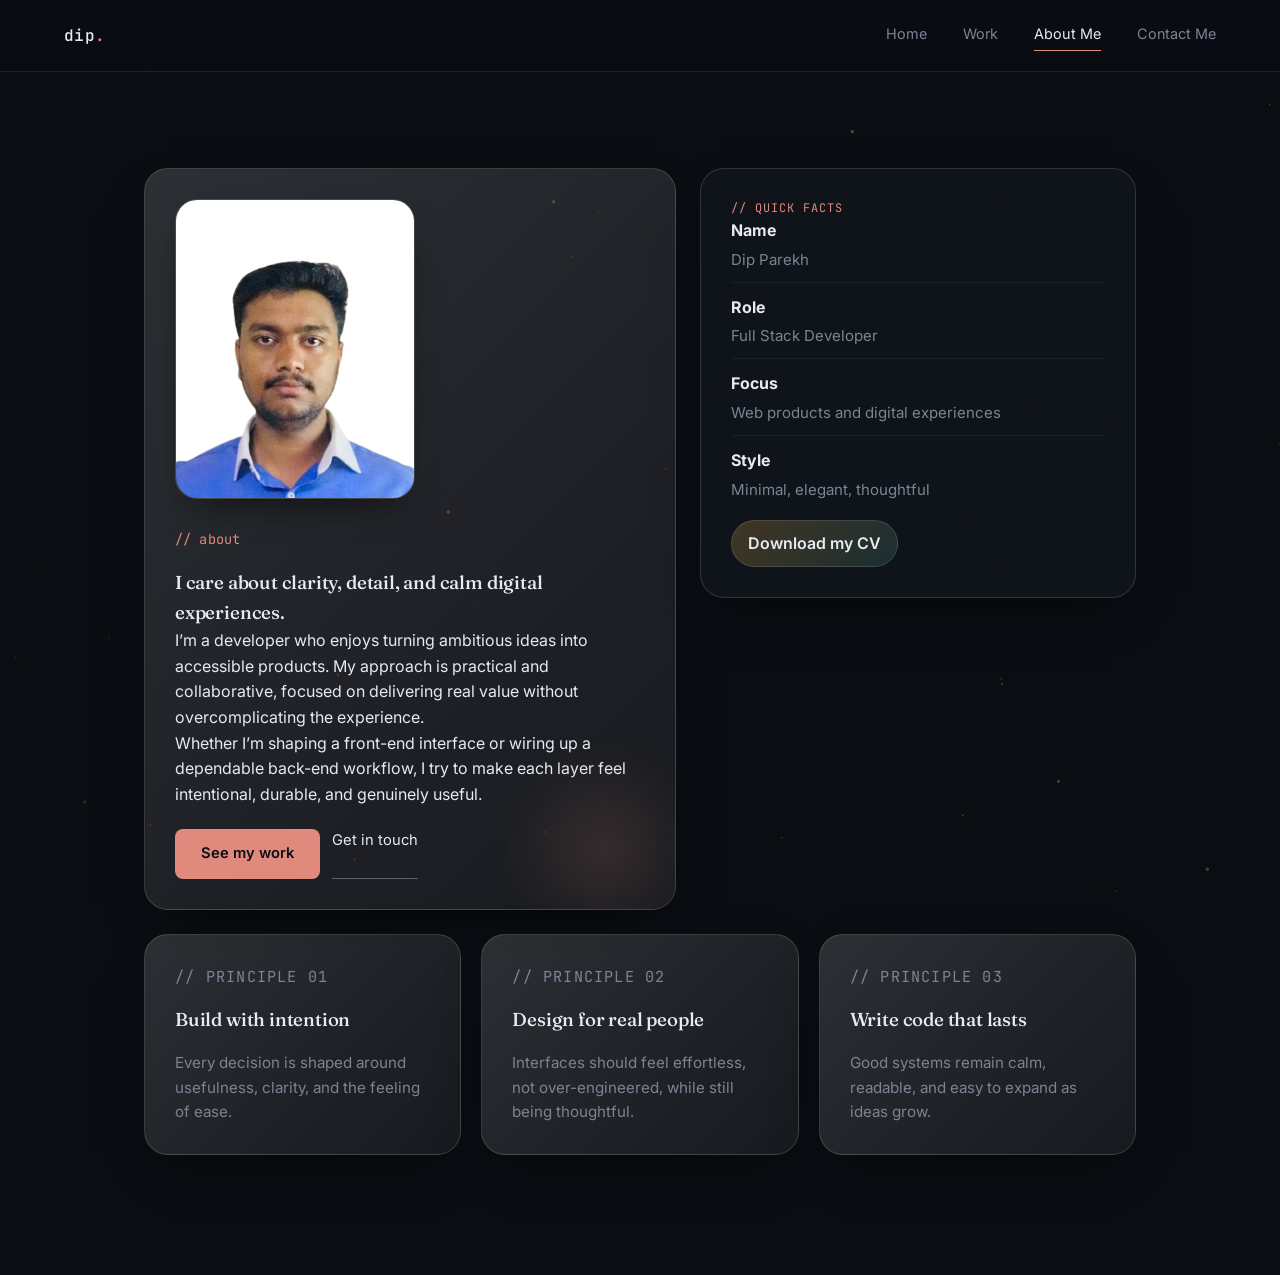
==== about.html @ 6df31b9e "first commit" ====
<!DOCTYPE html>
<html lang="en">
  <head>
    <meta charset="UTF-8" />
    <meta name="viewport" content="width=device-width, initial-scale=1.0" />
    <title>Dip Parekh | About Me</title>
    <meta name="description" content="About Dip Parekh and his professional story." />
    <link rel="preconnect" href="https://fonts.googleapis.com" />
    <link rel="preconnect" href="https://fonts.gstatic.com" crossorigin />
    <link
      href="https://fonts.googleapis.com/css2?family=Fraunces:ital,opsz,wght@0,9..144,300;0,9..144,500;0,9..144,600;1,9..144,500&family=Inter:wght@400;500;600&family=JetBrains+Mono:wght@400;500&display=swap"
      rel="stylesheet"
    />
    <link rel="stylesheet" href="styles.css" />
  </head>
  <body data-page="about" class="about-page">
    <canvas id="bg-canvas" aria-hidden="true"></canvas>

    <nav class="site-nav" aria-label="Primary navigation">
      <a class="logo-mark" href="home.html">dip<span>.</span></a>
      <div class="nav-links">
        <a class="nav-link" href="home.html">Home</a>
        <a class="nav-link" href="work.html">Work</a>
        <a class="nav-link active" href="about.html">About Me</a>
        <a class="nav-link" href="contact.html">Contact Me</a>
      </div>
    </nav>

    <main class="page-shell">
      <section class="about-layout">
        <article class="panel story-panel work-card animate-in">
          <div class="about-photo-card">
            <img src="assets/DIP image.png" alt="Portrait of Dip Parekh" />
          </div>
          <p class="eyebrow">// about</p>
          <h1>I care about clarity, detail, and calm digital experiences.</h1>
          <p>
            I’m a developer who enjoys turning ambitious ideas into accessible
            products. My approach is practical and collaborative, focused on
            delivering real value without overcomplicating the experience.
          </p>
          <p>
            Whether I’m shaping a front-end interface or wiring up a dependable
            back-end workflow, I try to make each layer feel intentional, durable,
            and genuinely useful.
          </p>
          <div class="action-row">
            <a class="primary-link" href="work.html">See my work</a>
            <a class="secondary-link" href="contact.html">Get in touch</a>
          </div>
        </article>

        <aside class="panel quick-facts work-card animate-in">
          <p class="approach-tag">// quick facts</p>
          <ul class="detail-list">
            <li><strong>Name</strong><span>Dip Parekh</span></li>
            <li><strong>Role</strong><span>Full Stack Developer</span></li>
            <li><strong>Focus</strong><span>Web products and digital experiences</span></li>
            <li><strong>Style</strong><span>Minimal, elegant, thoughtful</span></li>
          </ul>
          <a class="cv-download" href="assets/DIP%20%20CV%20IT.pdf" download="Dip-Parekh-CV.pdf">
            Download my CV
          </a>
        </aside>
      </section>

      <section class="values-grid">
        <article class="panel value-card work-card animate-in">
          <p class="approach-tag">// principle 01</p>
          <h3>Build with intention</h3>
          <p>Every decision is shaped around usefulness, clarity, and the feeling of ease.</p>
        </article>
        <article class="panel value-card work-card animate-in">
          <p class="approach-tag">// principle 02</p>
          <h3>Design for real people</h3>
          <p>Interfaces should feel effortless, not over-engineered, while still being thoughtful.</p>
        </article>
        <article class="panel value-card work-card animate-in">
          <p class="approach-tag">// principle 03</p>
          <h3>Write code that lasts</h3>
          <p>Good systems remain calm, readable, and easy to expand as ideas grow.</p>
        </article>
      </section>
    </main>

    <script src="script.js"></script>
  </body>
</html>
---- styles.css ----
/* ============================================
   TOKENS
   ============================================ */
:root {
  --ink-950: #0a0d12;
  --ink-900: #11151c;
  --ink-850: #161b24;
  --ink-800: #1b212b;
  --foam-100: #e7eaf0;
  --slate-400: #7c8494;
  --slate-500: #5c6474;
  --amber-400: #e3a63e;
  --teal-300: #63d9c4;

  --accent: var(--amber-400);
  --accent-soft: rgba(227, 166, 62, 0.14);

  --font-display: "Fraunces", serif;
  --font-body: "Inter", -apple-system, BlinkMacSystemFont, sans-serif;
  --font-mono: "JetBrains Mono", ui-monospace, monospace;

  --shell-width: 1120px;
  --radius-lg: 18px;
  --radius-md: 12px;
  --radius-sm: 8px;

  --ease: cubic-bezier(0.16, 1, 0.3, 1);
}

[data-page="home"] {
  --accent: var(--amber-400);
  --accent-soft: rgba(227, 166, 62, 0.14);
}
[data-page="work"] {
  --accent: var(--teal-300);
  --accent-soft: rgba(99, 217, 196, 0.14);
}
[data-page="about"] {
  --accent: #e08a7d;
  --accent-soft: rgba(224, 138, 125, 0.14);
}
[data-page="contact"] {
  --accent: #7ea3e3;
  --accent-soft: rgba(126, 163, 227, 0.14);
}

* {
  box-sizing: border-box;
}

html {
  scroll-behavior: smooth;
}

body {
  margin: 0;
  background: var(--ink-950);
  color: var(--foam-100);
  font-family: var(--font-body);
  font-size: 16px;
  line-height: 1.6;
  -webkit-font-smoothing: antialiased;
  overflow-x: hidden;
}

body.landing-page {
  overflow-x: hidden;
  min-height: 100vh;
  display: flex;
  align-items: center;
  justify-content: center;
  padding: clamp(18px, 3vw, 32px);
  position: relative;
  isolation: isolate;
}

.landing-glow {
  position: fixed;
  border-radius: 50%;
  filter: blur(70px);
  opacity: 0.35;
  pointer-events: none;
  z-index: 0;
  animation: drift 10s ease-in-out infinite alternate;
}

.glow-one {
  width: 320px;
  height: 320px;
  background: rgba(227, 166, 62, 0.24);
  top: 8%;
  left: 4%;
}

.glow-two {
  width: 280px;
  height: 280px;
  background: rgba(99, 217, 196, 0.2);
  bottom: 8%;
  right: 6%;
  animation-duration: 12s;
}

.landing-shell {
  position: relative;
  z-index: 1;
  width: min(1260px, 100%);
  display: flex;
  align-items: center;
  justify-content: center;
}

.landing-card {
  position: relative;
  width: 100%;
  max-width: 1240px;
  border-radius: clamp(24px, 3vw, 36px);
  padding: clamp(28px, 3.2vw, 54px);
  border: 1px solid rgba(255, 255, 255, 0.14);
  background: linear-gradient(135deg, rgba(255, 255, 255, 0.14), rgba(255, 255, 255, 0.05));
  -webkit-backdrop-filter: blur(22px) saturate(180%);
  backdrop-filter: blur(22px) saturate(180%);
  box-shadow: 0 24px 70px -25px rgba(0, 0, 0, 0.65);
  overflow: hidden;
  transition: transform 0.35s var(--ease), box-shadow 0.35s var(--ease);
}

.landing-card::before {
  content: "";
  position: absolute;
  inset: 0;
  background: linear-gradient(120deg, rgba(255, 255, 255, 0.16), transparent 40%, rgba(255, 255, 255, 0.08));
  pointer-events: none;
}

.landing-topbar {
  display: flex;
  align-items: center;
  justify-content: space-between;
  gap: 16px;
  margin-bottom: 40px;
  padding-bottom: 18px;
  border-bottom: 1px solid rgba(255, 255, 255, 0.08);
}

.landing-status {
  margin-top: 0;
  background: rgba(17, 21, 28, 0.7);
  border-color: rgba(255, 255, 255, 0.1);
}

.landing-grid {
  display: grid;
  grid-template-columns: minmax(0, 1.1fr) minmax(320px, 0.9fr);
  gap: clamp(30px, 4.5vw, 56px);
  align-items: start;
}

.landing-content {
  position: relative;
  z-index: 1;
  display: flex;
  flex-direction: column;
  justify-content: center;
  padding: clamp(8px, 1.4vw, 18px) 0 clamp(8px, 1.4vw, 18px);
}

.hero-badge {
  display: inline-flex;
  align-items: center;
  gap: 8px;
  width: max-content;
  margin-bottom: 18px;
  padding: 8px 14px;
  border-radius: 999px;
  border: 1px solid rgba(227, 166, 62, 0.24);
  background: rgba(227, 166, 62, 0.12);
  color: var(--foam-100);
  font-family: var(--font-mono);
  font-size: 0.8rem;
}

.hero-badge::before {
  content: "";
  width: 8px;
  height: 8px;
  border-radius: 50%;
  background: var(--accent);
  box-shadow: 0 0 0 5px rgba(227, 166, 62, 0.14);
}

.intro-label {
  font-family: var(--font-mono);
  font-size: 0.9rem;
  text-transform: uppercase;
  letter-spacing: 0.16em;
  color: var(--accent);
  margin-bottom: 14px;
}

.hero-title {
  font-size: clamp(2.15rem, 4.4vw, 4rem);
  line-height: 1.02;
  max-width: 11ch;
  margin-bottom: 20px;
  min-height: clamp(4.6rem, 8.5vw, 6.8rem);
}

.hero-text {
  display: inline-block;
}

.typing-cursor {
  display: inline-block;
  width: 0.58ch;
  height: 1em;
  margin-left: 4px;
  background: var(--accent);
  vertical-align: bottom;
  animation: blink 1s step-end infinite;
}

.landing-copy {
  color: rgba(231, 234, 240, 0.82);
  font-size: 1.04rem;
  max-width: 62ch;
  line-height: 1.8;
  margin-bottom: 4px;
}

.chip-row {
  display: flex;
  flex-wrap: wrap;
  gap: 10px;
  margin-top: 30px;
}

.chip-row span {
  border: 1px solid rgba(255, 255, 255, 0.14);
  background: rgba(10, 13, 18, 0.35);
  color: var(--foam-100);
  padding: 8px 12px;
  border-radius: 999px;
  font-size: 0.82rem;
  font-family: var(--font-mono);
}

.landing-aside {
  display: grid;
  gap: 18px;
  align-content: start;
  padding-top: 8px;
}

.glass-panel,
.stat-box {
  border: 1px solid rgba(255, 255, 255, 0.14);
  background: rgba(10, 13, 18, 0.5);
  -webkit-backdrop-filter: blur(14px);
  backdrop-filter: blur(14px);
  border-radius: 22px;
}

.glass-panel {
  padding: 24px;
  animation: gentleFloat 3.8s ease-in-out infinite;
  will-change: transform;
}

.panel-label {
  font-family: var(--font-mono);
  font-size: 0.8rem;
  text-transform: uppercase;
  letter-spacing: 0.14em;
  color: var(--accent);
  margin-bottom: 16px;
}

.feature-list {
  list-style: none;
  padding: 0;
  margin: 0;
  display: grid;
  gap: 14px;
}

.feature-list li {
  display: flex;
  gap: 12px;
  align-items: flex-start;
  padding-bottom: 12px;
  border-bottom: 1px solid rgba(255, 255, 255, 0.08);
  animation: gentleFloat 3.8s ease-in-out infinite;
  will-change: transform;
}

.feature-list li:nth-child(2) {
  animation-delay: 0.6s;
}

.feature-list li:nth-child(3) {
  animation-delay: 1.2s;
}

.feature-list li:last-child {
  padding-bottom: 0;
  border-bottom: none;
}

.feature-list strong {
  font-family: var(--font-mono);
  color: var(--accent);
  font-size: 0.85rem;
  margin-top: 2px;
}

.feature-list span {
  color: rgba(231, 234, 240, 0.8);
  font-size: 0.95rem;
  line-height: 1.5;
}

.stats-grid {
  display: grid;
  grid-template-columns: repeat(3, minmax(0, 1fr));
  gap: 12px;
}

.stat-box {
  padding: 16px 14px;
  display: flex;
  flex-direction: column;
  gap: 6px;
  min-height: 100px;
  animation: gentleFloat 3.8s ease-in-out infinite;
  will-change: transform;
}

.stat-box:nth-child(2) {
  animation-delay: 0.6s;
}

.stat-box:nth-child(3) {
  animation-delay: 1.2s;
}

.stat-box strong {
  font-size: 1.15rem;
  color: var(--accent);
  font-family: var(--font-display);
}

.stat-value {
  font-variant-numeric: tabular-nums;
  min-height: 1.35em;
}

.stat-box span {
  color: rgba(231, 234, 240, 0.72);
  font-size: 0.85rem;
}

h1,
h2,
h3 {
  font-family: var(--font-display);
  font-weight: 500;
  letter-spacing: -0.01em;
  margin: 0;
}

p {
  margin: 0;
}

a {
  color: inherit;
  text-decoration: none;
}

::selection {
  background: var(--accent);
  color: var(--ink-950);
}

:focus-visible {
  outline: 2px solid var(--accent);
  outline-offset: 3px;
  border-radius: 4px;
}

#bg-canvas {
  position: fixed;
  inset: 0;
  width: 100%;
  height: 100%;
  z-index: -1;
}

.site-nav {
  position: sticky;
  top: 0;
  z-index: 20;
  display: flex;
  align-items: center;
  justify-content: space-between;
  padding: 22px clamp(20px, 5vw, 64px);
  background: rgba(10, 13, 18, 0.72);
  -webkit-backdrop-filter: blur(14px);
  backdrop-filter: blur(14px);
  border-bottom: 1px solid var(--ink-800);
}

.logo-mark {
  font-family: var(--font-mono);
  font-size: 1rem;
  font-weight: 500;
  letter-spacing: 0.02em;
}

.logo-mark span {
  color: var(--accent);
}

.nav-links {
  display: flex;
  gap: clamp(16px, 3vw, 36px);
}

.nav-link {
  position: relative;
  font-size: 0.9rem;
  color: var(--slate-400);
  padding-bottom: 4px;
  transition: color 0.2s var(--ease);
}

.nav-link::after {
  content: "";
  position: absolute;
  left: 0;
  bottom: -2px;
  width: 0;
  height: 1.5px;
  background: var(--accent);
  transition: width 0.25s var(--ease);
}

.nav-link:hover {
  color: var(--foam-100);
}

.nav-link:hover::after {
  width: 100%;
}

.nav-link.active {
  color: var(--foam-100);
}

.nav-link.active::after {
  width: 100%;
}

.page-shell {
  max-width: var(--shell-width);
  margin: 0 auto;
  padding: clamp(48px, 8vw, 96px) clamp(20px, 5vw, 64px) 120px;
}

.hero-grid {
  display: grid;
  grid-template-columns: 1.1fr 0.9fr;
  gap: clamp(32px, 5vw, 64px);
  align-items: center;
  padding-bottom: clamp(64px, 8vw, 100px);
}

.eyebrow {
  font-family: var(--font-mono);
  font-size: 0.85rem;
  color: var(--accent);
  margin-bottom: 18px;
  letter-spacing: 0.01em;
}

.hero-copy h1,
.page-heading h1 {
  font-size: clamp(2.1rem, 4.2vw, 3.3rem);
  line-height: 1.15;
  max-width: 12ch;
}

.hero-copy h1 em {
  font-style: italic;
  color: var(--accent);
}

.lead,
.page-heading p {
  margin-top: 22px;
  max-width: 46ch;
  color: var(--slate-400);
  font-size: 1.03rem;
}

.hero-actions {
  display: flex;
  align-items: center;
  gap: 22px;
  margin-top: 34px;
  flex-wrap: wrap;
}

.primary-link {
  background: var(--accent);
  color: var(--ink-950);
  font-weight: 600;
  font-size: 0.92rem;
  padding: 13px 26px;
  border-radius: var(--radius-sm);
  transition: transform 0.2s var(--ease), box-shadow 0.2s var(--ease);
}

.primary-link:hover {
  transform: translateY(-2px);
  box-shadow: 0 10px 24px -8px var(--accent-soft);
}

.nav-entry-btn {
  display: inline-flex;
  align-items: center;
  gap: 8px;
  padding: 14px 24px;
  font-size: 0.95rem;
}

.nav-entry-btn span {
  font-size: 1rem;
  transition: transform 0.2s var(--ease);
}

.nav-entry-btn:hover span {
  transform: translateX(3px);
}

.secondary-link {
  font-size: 0.92rem;
  color: var(--foam-100);
  border-bottom: 1px solid var(--slate-500);
  padding-bottom: 2px;
  transition: border-color 0.2s var(--ease), color 0.2s var(--ease);
}

.secondary-link:hover {
  color: var(--accent);
  border-color: var(--accent);
}

.status-pill {
  display: inline-flex;
  align-items: center;
  gap: 9px;
  margin-top: 40px;
  font-family: var(--font-mono);
  font-size: 0.78rem;
  color: var(--slate-400);
  padding: 8px 14px;
  border: 1px solid var(--ink-800);
  border-radius: 999px;
  background: var(--ink-900);
}

.status-pill .dot,
.contact-status .dot {
  width: 7px;
  height: 7px;
  border-radius: 50%;
  background: var(--accent);
  box-shadow: 0 0 0 3px var(--accent-soft);
}

.hero-card {
  perspective: 1000px;
}

.code-window {
  background: var(--ink-900);
  border: 1px solid var(--ink-800);
  border-radius: var(--radius-lg);
  overflow: hidden;
  box-shadow: 0 30px 60px -20px rgba(0, 0, 0, 0.55);
  transform: rotate(0.6deg);
}

.window-bar {
  display: flex;
  align-items: center;
  gap: 10px;
  padding: 12px 16px;
  background: var(--ink-850);
  border-bottom: 1px solid var(--ink-800);
}

.window-dots {
  display: flex;
  gap: 6px;
}

.window-dots span {
  width: 9px;
  height: 9px;
  border-radius: 50%;
  background: var(--ink-800);
  border: 1px solid var(--slate-500);
}

.window-title {
  font-family: var(--font-mono);
  font-size: 0.76rem;
  color: var(--slate-400);
  margin-left: 4px;
}

.code-body {
  padding: 22px 20px;
  overflow-x: auto;
}

.code-body pre {
  margin: 0;
  font-family: var(--font-mono);
  font-size: 0.86rem;
  line-height: 1.85;
}

.code-body .ln {
  display: inline-block;
  width: 20px;
  color: var(--slate-500);
  -webkit-user-select: none;
  user-select: none;
}

.tok-kw {
  color: var(--teal-300);
}
.tok-var {
  color: var(--foam-100);
}
.tok-op,
.tok-punct {
  color: var(--slate-400);
}
.tok-prop {
  color: #b9c2d0;
}
.tok-str {
  color: var(--accent);
}

.cursor {
  display: inline-block;
  width: 7px;
  background: var(--accent);
  animation: blink 1.1s step-end infinite;
  margin-left: 2px;
}

@keyframes blink {
  50% {
    opacity: 0;
  }
}

@media (max-width: 860px) {
  .landing-grid {
    grid-template-columns: 1fr;
  }

  .landing-topbar {
    flex-direction: column;
    align-items: flex-start;
  }

  .landing-aside {
    gap: 14px;
    padding-top: 0;
  }
}

@media (max-width: 560px) {
  body.landing-page {
    padding: 12px;
  }

  .landing-card {
    padding: 18px;
  }

  .landing-grid {
    gap: 20px;
  }

  .hero-title {
    max-width: none;
    min-height: unset;
    font-size: clamp(1.8rem, 8vw, 2.6rem);
  }

  .hero-actions {
    flex-direction: column;
    align-items: flex-start;
  }

  .stats-grid {
    grid-template-columns: 1fr;
  }
}

.panel {
  background: var(--ink-900);
  border: 1px solid var(--ink-800);
  border-radius: var(--radius-md);
  padding: 30px;
}

.content-grid {
  display: grid;
  grid-template-columns: 1fr 1fr;
  gap: 24px;
  padding-bottom: 24px;
}

.content-grid h3 {
  font-size: 1.15rem;
  margin-bottom: 18px;
}

.chips {
  display: flex;
  flex-wrap: wrap;
  gap: 9px;
  margin-bottom: 20px;
}

.chips span {
  font-family: var(--font-mono);
  font-size: 0.76rem;
  padding: 7px 12px;
  border-radius: 999px;
  border: 1px solid var(--ink-800);
  color: var(--slate-400);
  transition: border-color 0.2s var(--ease), color 0.2s var(--ease);
}

.chips span:hover {
  border-color: var(--accent);
  color: var(--foam-100);
}

.content-grid > .panel > p {
  color: var(--slate-400);
  font-size: 0.95rem;
}

.skill-list {
  display: flex;
  flex-direction: column;
  gap: 16px;
}

.skill-row {
  display: grid;
  grid-template-columns: 90px 1fr 38px;
  align-items: center;
  gap: 14px;
}

.skill-label {
  font-size: 0.85rem;
  color: var(--slate-400);
}

.bar {
  height: 6px;
  border-radius: 999px;
  background: var(--ink-800);
  overflow: hidden;
}

.bar i {
  display: block;
  height: 100%;
  width: 0%;
  border-radius: 999px;
  background: linear-gradient(90deg, var(--accent), var(--teal-300));
  transition: width 1.1s var(--ease);
}

.skill-value {
  font-family: var(--font-mono);
  font-size: 0.78rem;
  color: var(--slate-500);
  text-align: right;
}

.approach-strip,
.work-strip,
.contact-strip {
  display: grid;
  grid-template-columns: repeat(3, 1fr);
  gap: 20px;
  margin-top: 24px;
}

.approach-card p:last-child,
.work-strip p:last-child,
.contact-strip p:last-child {
  color: var(--slate-400);
  font-size: 0.92rem;
  margin-top: 10px;
}

.approach-tag {
  font-family: var(--font-mono);
  font-size: 0.74rem;
  text-transform: uppercase;
  letter-spacing: 0.08em;
  color: var(--accent);
}

.page-heading {
  margin-bottom: 36px;
}

.action-row {
  display: flex;
  flex-wrap: wrap;
  gap: 12px;
  margin-top: 22px;
}

.work-card {
  background: linear-gradient(135deg, rgba(255, 255, 255, 0.14), rgba(255, 255, 255, 0.05));
  border: 1px solid rgba(255, 255, 255, 0.14);
  box-shadow: 0 20px 50px -24px rgba(0, 0, 0, 0.8);
  border-radius: 24px;
  transition: transform 0.3s var(--ease), box-shadow 0.3s var(--ease);
}

.work-card:hover {
  transform: translateY(-4px);
  box-shadow: 0 28px 60px -20px rgba(0, 0, 0, 0.85);
}

.work-section {
  margin-top: 24px;
  padding: 30px;
}

.secondary-grid {
  display: grid;
  grid-template-columns: 1.2fr 0.8fr;
  gap: 20px;
  margin-top: 24px;
}

.section-title-row {
  display: flex;
  flex-direction: column;
  gap: 8px;
  margin-bottom: 18px;
}

.detail-columns {
  display: grid;
  grid-template-columns: repeat(2, minmax(0, 1fr));
  gap: 16px;
  margin-bottom: 18px;
}

.detail-card {
  padding: 18px;
  border-radius: 18px;
  border: 1px solid rgba(255, 255, 255, 0.1);
  background: rgba(10, 13, 18, 0.4);
}

.detail-card h4 {
  margin-bottom: 8px;
  font-size: 1rem;
}

.detail-card p {
  color: var(--slate-400);
  font-size: 0.95rem;
}

.feedback-box {
  margin-top: 18px;
  padding: 16px 18px;
  border-radius: 16px;
  border: 1px solid rgba(99, 217, 196, 0.25);
  background: rgba(99, 217, 196, 0.1);
}

.feedback-box strong {
  color: var(--accent);
}

.feedback-box p {
  margin-top: 8px;
  color: var(--foam-100);
}

.ongoing-card {
  padding: 30px;
}

.ongoing-project {
  padding: 18px;
  border-radius: 18px;
  border: 1px solid rgba(255, 255, 255, 0.1);
  background: rgba(10, 13, 18, 0.4);
  margin-bottom: 18px;
}

.ongoing-project .project-meta {
  margin-bottom: 12px;
}

.ongoing-project h4 {
  font-family: var(--font-display);
  font-size: 1.1rem;
  font-weight: 500;
  letter-spacing: -0.01em;
  margin: 0;
}

.ongoing-project .tag-list {
  margin-top: 14px;
}

.ongoing-desc,
.ongoing-note {
  color: var(--slate-400);
  font-size: 0.95rem;
}

.ongoing-desc {
  line-height: 1.6;
}

.ongoing-note {
  margin-top: 6px;
}

.closing-cta {
  margin-top: 24px;
  padding: 30px;
  display: flex;
  flex-direction: column;
  align-items: flex-start;
  gap: 12px;
}

.closing-cta p {
  color: var(--slate-400);
  max-width: 56ch;
}

.compact-list {
  margin: 16px 0 0;
}

.work-hero-grid,
.about-layout,
.contact-layout {
  display: grid;
  grid-template-columns: 1.1fr 0.9fr;
  gap: 24px;
  align-items: start;
  margin-bottom: 24px;
}

.work-intro,
.story-panel,
.contact-intro {
  position: relative;
  overflow: hidden;
}

.about-photo-card {
  margin-bottom: 22px;
}

.about-photo-card img {
  width: min(240px, 100%);
  aspect-ratio: 4 / 5;
  object-fit: cover;
  border-radius: 22px;
  border: 1px solid rgba(255, 255, 255, 0.14);
  box-shadow: 0 18px 42px -20px rgba(0, 0, 0, 0.7);
}

.work-intro::before,
.story-panel::before,
.contact-intro::before {
  content: "";
  position: absolute;
  right: -40px;
  bottom: -50px;
  width: 220px;
  height: 220px;
  border-radius: 50%;
  background: radial-gradient(circle, var(--accent-soft), transparent 70%);
  pointer-events: none;
}

.stats-card,
.quick-facts,
.form-card {
  background: rgba(17, 21, 28, 0.92);
}

.stat-pill {
  display: flex;
  align-items: center;
  justify-content: space-between;
  padding: 14px 0;
  border-bottom: 1px solid var(--ink-800);
}

.stat-pill:last-child {
  border-bottom: 0;
}

.stat-pill strong {
  font-family: var(--font-display);
  font-size: 1.2rem;
  color: var(--accent);
}

.stat-pill span {
  color: var(--slate-400);
  font-size: 0.92rem;
}

.project-grid,
.values-grid {
  display: grid;
  gap: 20px;
  margin-top: 24px;
}

.project-grid {
  grid-template-columns: repeat(2, minmax(0, 1fr));
}

.values-grid {
  grid-template-columns: repeat(3, minmax(0, 1fr));
}

.project-card,
.value-card {
  min-height: 220px;
  display: flex;
  flex-direction: column;
  gap: 16px;
}

.project-meta {
  display: flex;
  flex-direction: column;
  gap: 8px;
}

.project-media {
  border-radius: 16px;
  overflow: hidden;
  border: 1px solid rgba(255, 255, 255, 0.1);
  aspect-ratio: 16 / 10;
  background: rgba(10, 13, 18, 0.55);
}

.gallery-trigger {
  cursor: pointer;
  transition: transform 0.2s var(--ease), border-color 0.2s var(--ease), box-shadow 0.2s var(--ease);
}

.gallery-trigger:hover,
.gallery-trigger:focus-visible {
  transform: translateY(-2px);
  border-color: rgba(99, 217, 196, 0.38);
  box-shadow: 0 16px 30px -20px rgba(99, 217, 196, 0.42);
  outline: none;
}

.project-logo {
  width: 100%;
  height: 100%;
  object-fit: contain;
  padding: 24px;
  display: block;
  background: radial-gradient(circle at top, rgba(99, 217, 196, 0.16), transparent 60%);
}

.project-visual {
  width: 100%;
  height: 100%;
  padding: 18px;
  display: grid;
  gap: 12px;
  position: relative;
}

.project-visual-a {
  grid-template-columns: repeat(2, minmax(0, 1fr));
  align-content: start;
}

.project-visual-b {
  grid-template-columns: 1.1fr 0.9fr;
  align-items: center;
}

.visual-card,
.visual-panel {
  border-radius: 14px;
  background: linear-gradient(135deg, rgba(227, 166, 62, 0.24), rgba(99, 217, 196, 0.16));
  border: 1px solid rgba(255, 255, 255, 0.12);
  min-height: 70px;
}

.visual-card.wide {
  grid-column: 1 / -1;
  min-height: 110px;
}

.visual-pill {
  width: 60%;
  height: 12px;
  border-radius: 999px;
  background: rgba(255, 255, 255, 0.18);
}

.visual-pill.alt {
  width: 40%;
  background: rgba(99, 217, 196, 0.28);
}

.visual-line {
  height: 12px;
  border-radius: 999px;
  background: rgba(255, 255, 255, 0.2);
  width: 70%;
}

.visual-line.short {
  width: 45%;
}

.visual-donut {
  width: 84px;
  height: 84px;
  border-radius: 50%;
  border: 12px solid rgba(227, 166, 62, 0.35);
  border-top-color: rgba(99, 217, 196, 0.8);
  margin-left: auto;
}

.project-card p,
.value-card p {
  color: var(--slate-400);
  font-size: 0.95rem;
}

.tag-list {
  display: flex;
  flex-wrap: wrap;
  gap: 8px;
  margin-top: auto;
}

.tag,
.chip-row span,
.tag-list span {
  display: inline-flex;
  align-items: center;
  gap: 6px;
  padding: 6px 10px;
  border-radius: 999px;
  border: 1px solid var(--ink-800);
  color: var(--slate-400);
  font-family: var(--font-mono);
  font-size: 0.78rem;
  background: rgba(10, 13, 18, 0.35);
}

.detail-list {
  list-style: none;
  padding: 0;
  margin: 0;
  display: grid;
  gap: 12px;
}

.detail-list li {
  display: flex;
  flex-direction: column;
  gap: 4px;
  padding-bottom: 10px;
  border-bottom: 1px solid var(--ink-800);
}

.detail-list li:last-child {
  border-bottom: 0;
  padding-bottom: 0;
}

.detail-list strong {
  color: var(--foam-100);
}

.detail-list span {
  color: var(--slate-400);
  font-size: 0.94rem;
}

.image-modal {
  position: fixed;
  inset: 0;
  z-index: 1000;
  display: none;
  align-items: center;
  justify-content: center;
  padding: 24px;
}

.image-modal.is-open {
  display: flex;
}

.image-modal-backdrop {
  position: absolute;
  inset: 0;
  background: rgba(2, 4, 7, 0.82);
  -webkit-backdrop-filter: blur(8px);
  backdrop-filter: blur(8px);
}

.image-modal-dialog {
  position: relative;
  width: min(960px, 100%);
  background: linear-gradient(145deg, rgba(10, 13, 18, 0.98), rgba(16, 20, 26, 0.94));
  border: 1px solid rgba(255, 255, 255, 0.12);
  border-radius: 28px;
  padding: 22px;
  box-shadow: 0 30px 90px rgba(0, 0, 0, 0.55);
  animation: modalRise 0.25s ease;
}

@keyframes modalRise {
  from {
    opacity: 0;
    transform: translateY(8px) scale(0.98);
  }
  to {
    opacity: 1;
    transform: translateY(0) scale(1);
  }
}

.image-modal-close {
  position: absolute;
  top: 14px;
  right: 14px;
  border: 0;
  background: rgba(255, 255, 255, 0.09);
  color: var(--foam-100);
  width: 42px;
  height: 42px;
  border-radius: 50%;
  cursor: pointer;
  font-size: 1.35rem;
  transition: transform 0.2s var(--ease), background 0.2s var(--ease);
}

.image-modal-close:hover,
.image-modal-close:focus-visible {
  transform: rotate(90deg);
  background: rgba(99, 217, 196, 0.22);
  outline: none;
}

.image-modal-stage {
  border-radius: 20px;
  overflow: hidden;
  border: 1px solid rgba(255, 255, 255, 0.1);
  background: linear-gradient(135deg, rgba(255, 255, 255, 0.04), rgba(99, 217, 196, 0.06));
  display: flex;
  justify-content: center;
  align-items: center;
  min-height: 460px;
  padding: 18px;
}

.image-modal-stage img {
  width: 100%;
  height: 100%;
  max-height: 72vh;
  object-fit: contain;
  display: block;
  border-radius: 14px;
}

.image-modal-controls {
  display: flex;
  align-items: center;
  justify-content: space-between;
  gap: 12px;
  margin-top: 16px;
}

.image-nav {
  border: 1px solid rgba(255, 255, 255, 0.14);
  background: rgba(255, 255, 255, 0.06);
  color: var(--foam-100);
  padding: 10px 16px;
  border-radius: 999px;
  cursor: pointer;
  transition: transform 0.2s var(--ease), background 0.2s var(--ease);
}

.image-nav:hover,
.image-nav:focus-visible {
  transform: translateY(-1px);
  background: rgba(99, 217, 196, 0.16);
  outline: none;
}

.image-counter {
  color: var(--slate-400);
  font-size: 0.95rem;
  letter-spacing: 0.08em;
  text-transform: uppercase;
}

.cv-download {
  display: inline-flex;
  align-items: center;
  justify-content: center;
  margin-top: 18px;
  padding: 10px 16px;
  border-radius: 999px;
  background: linear-gradient(135deg, rgba(227, 166, 62, 0.24), rgba(99, 217, 196, 0.14));
  color: var(--foam-100);
  border: 1px solid rgba(255, 255, 255, 0.12);
  font-weight: 600;
  text-decoration: none;
  transition: transform 0.2s var(--ease), box-shadow 0.2s var(--ease);
}

.cv-download:hover {
  transform: translateY(-2px);
  box-shadow: 0 10px 24px -12px rgba(99, 217, 196, 0.35);
}

.contact-links {
  display: flex;
  flex-direction: column;
  gap: 10px;
  margin-top: 24px;
}

.contact-links a {
  color: var(--slate-400);
  padding: 10px 0;
  border-bottom: 1px solid var(--ink-800);
  transition: color 0.2s var(--ease);
}

.contact-links a:hover {
  color: var(--accent);
}

.contact-status {
  display: inline-flex;
  align-items: center;
  gap: 8px;
  font-family: var(--font-mono);
  font-size: 0.76rem;
  color: var(--slate-400);
  margin-bottom: 18px;
}

#contact-form {
  display: grid;
  gap: 12px;
}

label {
  display: grid;
  gap: 6px;
  color: var(--foam-100);
  font-size: 0.92rem;
}

input,
textarea {
  width: 100%;
  border: 1px solid var(--ink-800);
  border-radius: 12px;
  padding: 0.85rem 0.95rem;
  color: var(--foam-100);
  background: var(--ink-850);
  font: inherit;
}

input:focus,
textarea:focus {
  outline: 1px solid var(--accent);
}

button {
  border: 0;
  padding: 0;
  font: inherit;
}

.animate-in {
  opacity: 0;
  transform: translateY(18px);
  transition: opacity 0.7s var(--ease), transform 0.7s var(--ease);
}

.animate-in.in-view {
  opacity: 1;
  transform: translateY(0);
}

@media (prefers-reduced-motion: reduce) {
  .animate-in {
    opacity: 1;
    transform: none;
    transition: none;
  }
  .bar i {
    transition: none;
  }
  .cursor {
    animation: none;
  }
}

@keyframes drift {
  from {
    transform: translate3d(0, 0, 0) scale(1);
  }
  to {
    transform: translate3d(20px, -18px, 0) scale(1.05);
  }
}

@keyframes gentleFloat {
  0%,
  100% {
    transform: translateY(0px);
  }
  50% {
    transform: translateY(-4px);
  }
}

@media (max-width: 860px) {
  body.landing-page {
    align-items: flex-start;
    padding: 14px;
  }
  .hero-grid,
  .work-hero-grid,
  .about-layout,
  .contact-layout,
  .project-grid,
  .values-grid,
  .content-grid,
  .approach-strip,
  .work-strip,
  .contact-strip {
    grid-template-columns: 1fr;
  }
  .hero-copy h1,
  .page-heading h1 {
    max-width: none;
  }
  .code-window {
    transform: none;
  }
  .detail-columns {
    grid-template-columns: 1fr;
  }
  .project-grid,
  .secondary-grid,
  .values-grid {
    grid-template-columns: 1fr;
  }
  .landing-grid {
    grid-template-columns: 1fr;
  }
  .landing-content h1 {
    max-width: none;
  }
  .stats-grid {
    grid-template-columns: 1fr;
  }
  .about-photo-card img {
    width: 100%;
  }
  .landing-shell {
    width: 100%;
  }
  .landing-card {
    max-width: none;
  }
}

@media (max-width: 560px) {
  .site-nav {
    padding: 16px 20px;
  }
  .nav-links {
    gap: 14px;
  }
  .nav-link {
    font-size: 0.82rem;
  }
  .skill-row {
    grid-template-columns: 74px 1fr 32px;
  }
  .landing-topbar {
    flex-direction: column;
    align-items: flex-start;
  }
  .landing-card {
    padding: 20px;
  }
  .hero-actions {
    flex-direction: column;
    align-items: flex-start;
  }
  .nav-entry-btn {
    width: 100%;
    justify-content: center;
  }
}
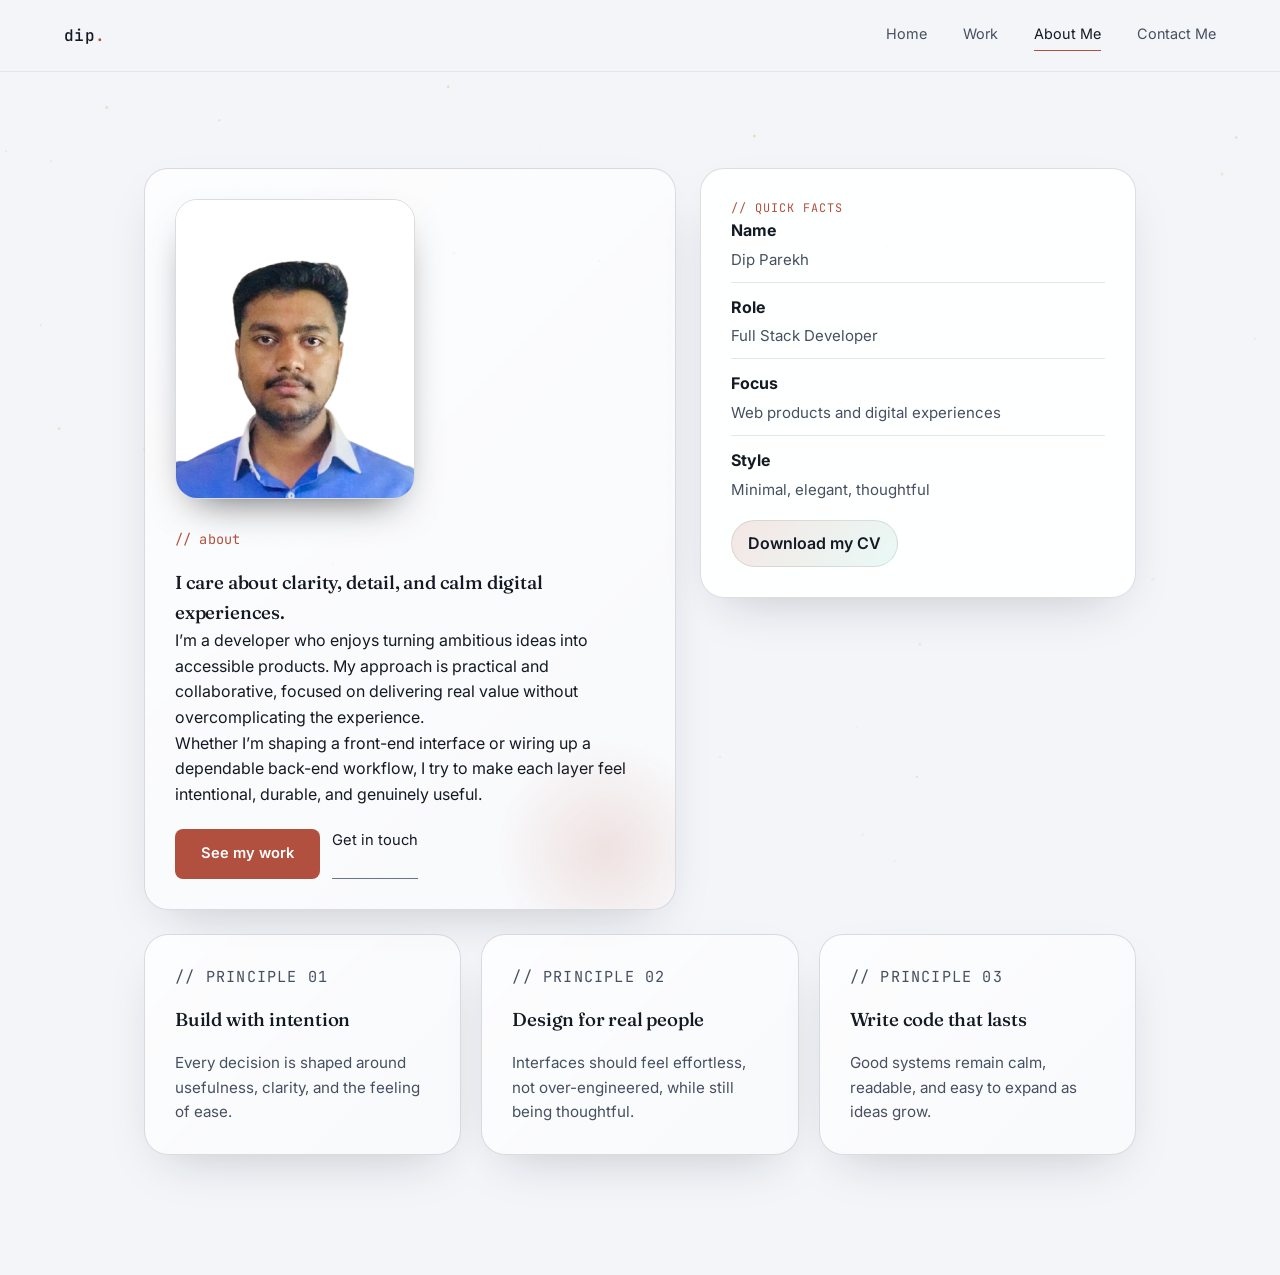
==== commit ab3d9c02: "new changes made to webpage" ====
--- a/about.html
+++ b/about.html
@@ -14,7 +14,9 @@
     <link rel="stylesheet" href="styles.css" />
   </head>
   <body data-page="about" class="about-page">
+    <a class="skip-link" href="#main-content">Skip to content</a>
     <canvas id="bg-canvas" aria-hidden="true"></canvas>
+    <div class="reading-guide" aria-hidden="true"></div>
 
     <nav class="site-nav" aria-label="Primary navigation">
       <a class="logo-mark" href="home.html">dip<span>.</span></a>
@@ -26,7 +28,7 @@
       </div>
     </nav>
 
-    <main class="page-shell">
+    <main class="page-shell" id="main-content">
       <section class="about-layout">
         <article class="panel story-panel work-card animate-in">
           <div class="about-photo-card">
--- a/styles.css
+++ b/styles.css
@@ -2,6 +2,7 @@
    TOKENS
    ============================================ */
 :root {
+  /* Raw palette (dark) */
   --ink-950: #0a0d12;
   --ink-900: #11151c;
   --ink-850: #161b24;
@@ -11,6 +12,8 @@
   --slate-500: #5c6474;
   --amber-400: #e3a63e;
   --teal-300: #63d9c4;
+  --coral-400: #e08a7d;
+  --blue-400: #7ea3e3;
 
   --accent: var(--amber-400);
   --accent-soft: rgba(227, 166, 62, 0.14);
@@ -27,6 +30,62 @@
   --ease: cubic-bezier(0.16, 1, 0.3, 1);
 }
 
+/* Semantic tokens — Dark theme (default) */
+:root,
+[data-theme="dark"] {
+  --page-bg: var(--ink-950);
+  --surface-1: var(--ink-900);
+  --surface-2: var(--ink-850);
+  --surface-3: var(--ink-800);
+  --text-1: var(--foam-100);
+  --text-2: var(--slate-400);
+  --text-3: var(--slate-500);
+  --line-strong: rgba(255, 255, 255, 0.14);
+  --line-soft: rgba(255, 255, 255, 0.08);
+  --line-faint: rgba(255, 255, 255, 0.1);
+  --glass-bg: rgba(10, 13, 18, 0.5);
+  --glass-bg-2: rgba(10, 13, 18, 0.35);
+  --glass-solid: rgba(17, 21, 28, 0.92);
+  --nav-bg: rgba(10, 13, 18, 0.72);
+  --card-surface: rgba(255, 255, 255, 0.14);
+  --card-surface-2: rgba(255, 255, 255, 0.05);
+  --card-shadow: 0 20px 50px -24px rgba(0, 0, 0, 0.8);
+  --card-shadow-hover: 0 28px 60px -20px rgba(0, 0, 0, 0.85);
+  --modal-bg: rgba(2, 4, 7, 0.82);
+  --canvas-bg: #0a0d12;
+  --tag-bg: rgba(10, 13, 18, 0.35);
+  --input-bg: var(--ink-850);
+  --primary-text: var(--ink-950);
+}
+
+/* Light theme */
+[data-theme="light"] {
+  --page-bg: #f3f5f9;
+  --surface-1: #ffffff;
+  --surface-2: #f0f2f7;
+  --surface-3: #e2e6ee;
+  --text-1: #141a23;
+  --text-2: #475060;
+  --text-3: #6a7484;
+  --line-strong: rgba(20, 26, 35, 0.14);
+  --line-soft: rgba(20, 26, 35, 0.08);
+  --line-faint: rgba(20, 26, 35, 0.1);
+  --glass-bg: rgba(255, 255, 255, 0.6);
+  --glass-bg-2: rgba(255, 255, 255, 0.4);
+  --glass-solid: rgba(255, 255, 255, 0.92);
+  --nav-bg: rgba(243, 245, 249, 0.78);
+  --card-surface: rgba(255, 255, 255, 0.78);
+  --card-surface-2: rgba(255, 255, 255, 0.45);
+  --card-shadow: 0 20px 50px -24px rgba(20, 26, 35, 0.25);
+  --card-shadow-hover: 0 28px 60px -20px rgba(20, 26, 35, 0.3);
+  --modal-bg: rgba(10, 14, 20, 0.6);
+  --canvas-bg: #f3f5f9;
+  --tag-bg: rgba(20, 26, 35, 0.06);
+  --input-bg: #ffffff;
+  --primary-text: #ffffff;
+}
+
+/* Per-page accents (dark) */
 [data-page="home"] {
   --accent: var(--amber-400);
   --accent-soft: rgba(227, 166, 62, 0.14);
@@ -36,14 +95,36 @@
   --accent-soft: rgba(99, 217, 196, 0.14);
 }
 [data-page="about"] {
-  --accent: #e08a7d;
+  --accent: var(--coral-400);
   --accent-soft: rgba(224, 138, 125, 0.14);
 }
 [data-page="contact"] {
-  --accent: #7ea3e3;
+  --accent: var(--blue-400);
   --accent-soft: rgba(126, 163, 227, 0.14);
 }
 
+/* Per-page accents (light — darker for contrast) */
+[data-theme="light"] body[data-page="home"],
+[data-theme="light"] body.landing-page {
+  --accent: #a9720f;
+  --accent-soft: rgba(169, 114, 15, 0.14);
+}
+[data-theme="light"] body[data-page="work"] {
+  --accent: #178a74;
+  --accent-soft: rgba(23, 138, 116, 0.14);
+}
+[data-theme="light"] body[data-page="about"] {
+  --accent: #b2503f;
+  --accent-soft: rgba(178, 80, 63, 0.14);
+}
+[data-theme="light"] body[data-page="contact"] {
+  --accent: #3f63c4;
+  --accent-soft: rgba(63, 99, 196, 0.14);
+}
+
+/* ============================================
+   BASE
+   ============================================ */
 * {
   box-sizing: border-box;
 }
@@ -54,13 +135,14 @@
 
 body {
   margin: 0;
-  background: var(--ink-950);
-  color: var(--foam-100);
+  background: var(--page-bg);
+  color: var(--text-1);
   font-family: var(--font-body);
   font-size: 16px;
   line-height: 1.6;
   -webkit-font-smoothing: antialiased;
   overflow-x: hidden;
+  transition: background-color 0.3s var(--ease), color 0.3s var(--ease);
 }
 
 body.landing-page {
@@ -87,7 +169,7 @@
 .glow-one {
   width: 320px;
   height: 320px;
-  background: rgba(227, 166, 62, 0.24);
+  background: var(--accent-soft);
   top: 8%;
   left: 4%;
 }
@@ -95,7 +177,7 @@
 .glow-two {
   width: 280px;
   height: 280px;
-  background: rgba(99, 217, 196, 0.2);
+  background: var(--accent-soft);
   bottom: 8%;
   right: 6%;
   animation-duration: 12s;
@@ -116,13 +198,17 @@
   max-width: 1240px;
   border-radius: clamp(24px, 3vw, 36px);
   padding: clamp(28px, 3.2vw, 54px);
-  border: 1px solid rgba(255, 255, 255, 0.14);
-  background: linear-gradient(135deg, rgba(255, 255, 255, 0.14), rgba(255, 255, 255, 0.05));
+  border: 1px solid var(--line-strong);
+  background: linear-gradient(135deg, var(--card-surface), var(--card-surface-2));
   -webkit-backdrop-filter: blur(22px) saturate(180%);
   backdrop-filter: blur(22px) saturate(180%);
   box-shadow: 0 24px 70px -25px rgba(0, 0, 0, 0.65);
   overflow: hidden;
   transition: transform 0.35s var(--ease), box-shadow 0.35s var(--ease);
+}
+
+[data-theme="light"] .landing-card {
+  box-shadow: 0 24px 70px -25px rgba(20, 26, 35, 0.3);
 }
 
 .landing-card::before {
@@ -133,6 +219,10 @@
   pointer-events: none;
 }
 
+[data-theme="light"] .landing-card::before {
+  background: linear-gradient(120deg, rgba(255, 255, 255, 0.7), transparent 40%, rgba(255, 255, 255, 0.3));
+}
+
 .landing-topbar {
   display: flex;
   align-items: center;
@@ -140,13 +230,13 @@
   gap: 16px;
   margin-bottom: 40px;
   padding-bottom: 18px;
-  border-bottom: 1px solid rgba(255, 255, 255, 0.08);
+  border-bottom: 1px solid var(--line-soft);
 }
 
 .landing-status {
   margin-top: 0;
-  background: rgba(17, 21, 28, 0.7);
-  border-color: rgba(255, 255, 255, 0.1);
+  background: var(--glass-solid);
+  border-color: var(--line-strong);
 }
 
 .landing-grid {
@@ -173,9 +263,9 @@
   margin-bottom: 18px;
   padding: 8px 14px;
   border-radius: 999px;
-  border: 1px solid rgba(227, 166, 62, 0.24);
-  background: rgba(227, 166, 62, 0.12);
-  color: var(--foam-100);
+  border: 1px solid var(--accent-soft);
+  background: var(--accent-soft);
+  color: var(--text-1);
   font-family: var(--font-mono);
   font-size: 0.8rem;
 }
@@ -186,7 +276,7 @@
   height: 8px;
   border-radius: 50%;
   background: var(--accent);
-  box-shadow: 0 0 0 5px rgba(227, 166, 62, 0.14);
+  box-shadow: 0 0 0 5px var(--accent-soft);
 }
 
 .intro-label {
@@ -221,7 +311,7 @@
 }
 
 .landing-copy {
-  color: rgba(231, 234, 240, 0.82);
+  color: var(--text-2);
   font-size: 1.04rem;
   max-width: 62ch;
   line-height: 1.8;
@@ -236,9 +326,9 @@
 }
 
 .chip-row span {
-  border: 1px solid rgba(255, 255, 255, 0.14);
-  background: rgba(10, 13, 18, 0.35);
-  color: var(--foam-100);
+  border: 1px solid var(--line-strong);
+  background: var(--glass-bg-2);
+  color: var(--text-1);
   padding: 8px 12px;
   border-radius: 999px;
   font-size: 0.82rem;
@@ -254,8 +344,8 @@
 
 .glass-panel,
 .stat-box {
-  border: 1px solid rgba(255, 255, 255, 0.14);
-  background: rgba(10, 13, 18, 0.5);
+  border: 1px solid var(--line-strong);
+  background: var(--glass-bg);
   -webkit-backdrop-filter: blur(14px);
   backdrop-filter: blur(14px);
   border-radius: 22px;
@@ -289,7 +379,7 @@
   gap: 12px;
   align-items: flex-start;
   padding-bottom: 12px;
-  border-bottom: 1px solid rgba(255, 255, 255, 0.08);
+  border-bottom: 1px solid var(--line-soft);
   animation: gentleFloat 3.8s ease-in-out infinite;
   will-change: transform;
 }
@@ -315,7 +405,7 @@
 }
 
 .feature-list span {
-  color: rgba(231, 234, 240, 0.8);
+  color: var(--text-2);
   font-size: 0.95rem;
   line-height: 1.5;
 }
@@ -356,7 +446,7 @@
 }
 
 .stat-box span {
-  color: rgba(231, 234, 240, 0.72);
+  color: var(--text-2);
   font-size: 0.85rem;
 }
 
@@ -380,7 +470,7 @@
 
 ::selection {
   background: var(--accent);
-  color: var(--ink-950);
+  color: var(--primary-text);
 }
 
 :focus-visible {
@@ -395,6 +485,7 @@
   width: 100%;
   height: 100%;
   z-index: -1;
+  transition: background-color 0.3s var(--ease);
 }
 
 .site-nav {
@@ -405,10 +496,10 @@
   align-items: center;
   justify-content: space-between;
   padding: 22px clamp(20px, 5vw, 64px);
-  background: rgba(10, 13, 18, 0.72);
+  background: var(--nav-bg);
   -webkit-backdrop-filter: blur(14px);
   backdrop-filter: blur(14px);
-  border-bottom: 1px solid var(--ink-800);
+  border-bottom: 1px solid var(--surface-3);
 }
 
 .logo-mark {
@@ -430,7 +521,7 @@
 .nav-link {
   position: relative;
   font-size: 0.9rem;
-  color: var(--slate-400);
+  color: var(--text-2);
   padding-bottom: 4px;
   transition: color 0.2s var(--ease);
 }
@@ -447,7 +538,7 @@
 }
 
 .nav-link:hover {
-  color: var(--foam-100);
+  color: var(--text-1);
 }
 
 .nav-link:hover::after {
@@ -455,7 +546,7 @@
 }
 
 .nav-link.active {
-  color: var(--foam-100);
+  color: var(--text-1);
 }
 
 .nav-link.active::after {
@@ -500,7 +591,7 @@
 .page-heading p {
   margin-top: 22px;
   max-width: 46ch;
-  color: var(--slate-400);
+  color: var(--text-2);
   font-size: 1.03rem;
 }
 
@@ -514,7 +605,7 @@
 
 .primary-link {
   background: var(--accent);
-  color: var(--ink-950);
+  color: var(--primary-text);
   font-weight: 600;
   font-size: 0.92rem;
   padding: 13px 26px;
@@ -546,8 +637,8 @@
 
 .secondary-link {
   font-size: 0.92rem;
-  color: var(--foam-100);
-  border-bottom: 1px solid var(--slate-500);
+  color: var(--text-1);
+  border-bottom: 1px solid var(--text-3);
   padding-bottom: 2px;
   transition: border-color 0.2s var(--ease), color 0.2s var(--ease);
 }
@@ -564,11 +655,11 @@
   margin-top: 40px;
   font-family: var(--font-mono);
   font-size: 0.78rem;
-  color: var(--slate-400);
+  color: var(--text-2);
   padding: 8px 14px;
-  border: 1px solid var(--ink-800);
+  border: 1px solid var(--surface-3);
   border-radius: 999px;
-  background: var(--ink-900);
+  background: var(--surface-1);
 }
 
 .status-pill .dot,
@@ -585,21 +676,25 @@
 }
 
 .code-window {
-  background: var(--ink-900);
-  border: 1px solid var(--ink-800);
+  background: var(--surface-1);
+  border: 1px solid var(--surface-3);
   border-radius: var(--radius-lg);
   overflow: hidden;
   box-shadow: 0 30px 60px -20px rgba(0, 0, 0, 0.55);
   transform: rotate(0.6deg);
 }
 
+[data-theme="light"] .code-window {
+  box-shadow: 0 30px 60px -20px rgba(20, 26, 35, 0.25);
+}
+
 .window-bar {
   display: flex;
   align-items: center;
   gap: 10px;
   padding: 12px 16px;
-  background: var(--ink-850);
-  border-bottom: 1px solid var(--ink-800);
+  background: var(--surface-2);
+  border-bottom: 1px solid var(--surface-3);
 }
 
 .window-dots {
@@ -611,14 +706,14 @@
   width: 9px;
   height: 9px;
   border-radius: 50%;
-  background: var(--ink-800);
-  border: 1px solid var(--slate-500);
+  background: var(--surface-3);
+  border: 1px solid var(--text-3);
 }
 
 .window-title {
   font-family: var(--font-mono);
   font-size: 0.76rem;
-  color: var(--slate-400);
+  color: var(--text-2);
   margin-left: 4px;
 }
 
@@ -637,7 +732,7 @@
 .code-body .ln {
   display: inline-block;
   width: 20px;
-  color: var(--slate-500);
+  color: var(--text-3);
   -webkit-user-select: none;
   user-select: none;
 }
@@ -645,15 +740,18 @@
 .tok-kw {
   color: var(--teal-300);
 }
+[data-theme="light"] .tok-kw {
+  color: #178a74;
+}
 .tok-var {
-  color: var(--foam-100);
+  color: var(--text-1);
 }
 .tok-op,
 .tok-punct {
-  color: var(--slate-400);
+  color: var(--text-2);
 }
 .tok-prop {
-  color: #b9c2d0;
+  color: var(--text-2);
 }
 .tok-str {
   color: var(--accent);
@@ -719,8 +817,8 @@
 }
 
 .panel {
-  background: var(--ink-900);
-  border: 1px solid var(--ink-800);
+  background: var(--surface-1);
+  border: 1px solid var(--surface-3);
   border-radius: var(--radius-md);
   padding: 30px;
 }
@@ -749,18 +847,18 @@
   font-size: 0.76rem;
   padding: 7px 12px;
   border-radius: 999px;
-  border: 1px solid var(--ink-800);
-  color: var(--slate-400);
+  border: 1px solid var(--surface-3);
+  color: var(--text-2);
   transition: border-color 0.2s var(--ease), color 0.2s var(--ease);
 }
 
 .chips span:hover {
   border-color: var(--accent);
-  color: var(--foam-100);
+  color: var(--text-1);
 }
 
 .content-grid > .panel > p {
-  color: var(--slate-400);
+  color: var(--text-2);
   font-size: 0.95rem;
 }
 
@@ -779,13 +877,13 @@
 
 .skill-label {
   font-size: 0.85rem;
-  color: var(--slate-400);
+  color: var(--text-2);
 }
 
 .bar {
   height: 6px;
   border-radius: 999px;
-  background: var(--ink-800);
+  background: var(--surface-3);
   overflow: hidden;
 }
 
@@ -801,7 +899,7 @@
 .skill-value {
   font-family: var(--font-mono);
   font-size: 0.78rem;
-  color: var(--slate-500);
+  color: var(--text-3);
   text-align: right;
 }
 
@@ -817,7 +915,7 @@
 .approach-card p:last-child,
 .work-strip p:last-child,
 .contact-strip p:last-child {
-  color: var(--slate-400);
+  color: var(--text-2);
   font-size: 0.92rem;
   margin-top: 10px;
 }
@@ -842,16 +940,16 @@
 }
 
 .work-card {
-  background: linear-gradient(135deg, rgba(255, 255, 255, 0.14), rgba(255, 255, 255, 0.05));
-  border: 1px solid rgba(255, 255, 255, 0.14);
-  box-shadow: 0 20px 50px -24px rgba(0, 0, 0, 0.8);
+  background: linear-gradient(135deg, var(--card-surface), var(--card-surface-2));
+  border: 1px solid var(--line-strong);
+  box-shadow: var(--card-shadow);
   border-radius: 24px;
   transition: transform 0.3s var(--ease), box-shadow 0.3s var(--ease);
 }
 
 .work-card:hover {
   transform: translateY(-4px);
-  box-shadow: 0 28px 60px -20px rgba(0, 0, 0, 0.85);
+  box-shadow: var(--card-shadow-hover);
 }
 
 .work-section {
@@ -883,8 +981,8 @@
 .detail-card {
   padding: 18px;
   border-radius: 18px;
-  border: 1px solid rgba(255, 255, 255, 0.1);
-  background: rgba(10, 13, 18, 0.4);
+  border: 1px solid var(--line-faint);
+  background: var(--glass-bg);
 }
 
 .detail-card h4 {
@@ -893,7 +991,7 @@
 }
 
 .detail-card p {
-  color: var(--slate-400);
+  color: var(--text-2);
   font-size: 0.95rem;
 }
 
@@ -911,7 +1009,7 @@
 
 .feedback-box p {
   margin-top: 8px;
-  color: var(--foam-100);
+  color: var(--text-1);
 }
 
 .ongoing-card {
@@ -921,8 +1019,8 @@
 .ongoing-project {
   padding: 18px;
   border-radius: 18px;
-  border: 1px solid rgba(255, 255, 255, 0.1);
-  background: rgba(10, 13, 18, 0.4);
+  border: 1px solid var(--line-faint);
+  background: var(--glass-bg);
   margin-bottom: 18px;
 }
 
@@ -944,7 +1042,7 @@
 
 .ongoing-desc,
 .ongoing-note {
-  color: var(--slate-400);
+  color: var(--text-2);
   font-size: 0.95rem;
 }
 
@@ -966,7 +1064,7 @@
 }
 
 .closing-cta p {
-  color: var(--slate-400);
+  color: var(--text-2);
   max-width: 56ch;
 }
 
@@ -1000,7 +1098,7 @@
   aspect-ratio: 4 / 5;
   object-fit: cover;
   border-radius: 22px;
-  border: 1px solid rgba(255, 255, 255, 0.14);
+  border: 1px solid var(--line-strong);
   box-shadow: 0 18px 42px -20px rgba(0, 0, 0, 0.7);
 }
 
@@ -1021,7 +1119,7 @@
 .stats-card,
 .quick-facts,
 .form-card {
-  background: rgba(17, 21, 28, 0.92);
+  background: var(--glass-solid);
 }
 
 .stat-pill {
@@ -1029,7 +1127,7 @@
   align-items: center;
   justify-content: space-between;
   padding: 14px 0;
-  border-bottom: 1px solid var(--ink-800);
+  border-bottom: 1px solid var(--surface-3);
 }
 
 .stat-pill:last-child {
@@ -1043,7 +1141,7 @@
 }
 
 .stat-pill span {
-  color: var(--slate-400);
+  color: var(--text-2);
   font-size: 0.92rem;
 }
 
@@ -1079,9 +1177,9 @@
 .project-media {
   border-radius: 16px;
   overflow: hidden;
-  border: 1px solid rgba(255, 255, 255, 0.1);
+  border: 1px solid var(--line-faint);
   aspect-ratio: 16 / 10;
-  background: rgba(10, 13, 18, 0.55);
+  background: var(--glass-bg);
 }
 
 .gallery-trigger {
@@ -1129,7 +1227,7 @@
 .visual-panel {
   border-radius: 14px;
   background: linear-gradient(135deg, rgba(227, 166, 62, 0.24), rgba(99, 217, 196, 0.16));
-  border: 1px solid rgba(255, 255, 255, 0.12);
+  border: 1px solid var(--line-faint);
   min-height: 70px;
 }
 
@@ -1142,7 +1240,7 @@
   width: 60%;
   height: 12px;
   border-radius: 999px;
-  background: rgba(255, 255, 255, 0.18);
+  background: var(--line-strong);
 }
 
 .visual-pill.alt {
@@ -1153,7 +1251,7 @@
 .visual-line {
   height: 12px;
   border-radius: 999px;
-  background: rgba(255, 255, 255, 0.2);
+  background: var(--line-strong);
   width: 70%;
 }
 
@@ -1172,7 +1270,7 @@
 
 .project-card p,
 .value-card p {
-  color: var(--slate-400);
+  color: var(--text-2);
   font-size: 0.95rem;
 }
 
@@ -1191,11 +1289,11 @@
   gap: 6px;
   padding: 6px 10px;
   border-radius: 999px;
-  border: 1px solid var(--ink-800);
-  color: var(--slate-400);
+  border: 1px solid var(--surface-3);
+  color: var(--text-2);
   font-family: var(--font-mono);
   font-size: 0.78rem;
-  background: rgba(10, 13, 18, 0.35);
+  background: var(--tag-bg);
 }
 
 .detail-list {
@@ -1211,7 +1309,7 @@
   flex-direction: column;
   gap: 4px;
   padding-bottom: 10px;
-  border-bottom: 1px solid var(--ink-800);
+  border-bottom: 1px solid var(--surface-3);
 }
 
 .detail-list li:last-child {
@@ -1220,11 +1318,11 @@
 }
 
 .detail-list strong {
-  color: var(--foam-100);
+  color: var(--text-1);
 }
 
 .detail-list span {
-  color: var(--slate-400);
+  color: var(--text-2);
   font-size: 0.94rem;
 }
 
@@ -1245,7 +1343,7 @@
 .image-modal-backdrop {
   position: absolute;
   inset: 0;
-  background: rgba(2, 4, 7, 0.82);
+  background: var(--modal-bg);
   -webkit-backdrop-filter: blur(8px);
   backdrop-filter: blur(8px);
 }
@@ -1254,7 +1352,7 @@
   position: relative;
   width: min(960px, 100%);
   background: linear-gradient(145deg, rgba(10, 13, 18, 0.98), rgba(16, 20, 26, 0.94));
-  border: 1px solid rgba(255, 255, 255, 0.12);
+  border: 1px solid var(--line-strong);
   border-radius: 28px;
   padding: 22px;
   box-shadow: 0 30px 90px rgba(0, 0, 0, 0.55);
@@ -1297,7 +1395,7 @@
 .image-modal-stage {
   border-radius: 20px;
   overflow: hidden;
-  border: 1px solid rgba(255, 255, 255, 0.1);
+  border: 1px solid var(--line-faint);
   background: linear-gradient(135deg, rgba(255, 255, 255, 0.04), rgba(99, 217, 196, 0.06));
   display: flex;
   justify-content: center;
@@ -1324,7 +1422,7 @@
 }
 
 .image-nav {
-  border: 1px solid rgba(255, 255, 255, 0.14);
+  border: 1px solid var(--line-strong);
   background: rgba(255, 255, 255, 0.06);
   color: var(--foam-100);
   padding: 10px 16px;
@@ -1354,9 +1452,9 @@
   margin-top: 18px;
   padding: 10px 16px;
   border-radius: 999px;
-  background: linear-gradient(135deg, rgba(227, 166, 62, 0.24), rgba(99, 217, 196, 0.14));
-  color: var(--foam-100);
-  border: 1px solid rgba(255, 255, 255, 0.12);
+  background: linear-gradient(135deg, var(--accent-soft), rgba(99, 217, 196, 0.14));
+  color: var(--text-1);
+  border: 1px solid var(--line-faint);
   font-weight: 600;
   text-decoration: none;
   transition: transform 0.2s var(--ease), box-shadow 0.2s var(--ease);
@@ -1375,9 +1473,9 @@
 }
 
 .contact-links a {
-  color: var(--slate-400);
+  color: var(--text-2);
   padding: 10px 0;
-  border-bottom: 1px solid var(--ink-800);
+  border-bottom: 1px solid var(--surface-3);
   transition: color 0.2s var(--ease);
 }
 
@@ -1391,7 +1489,7 @@
   gap: 8px;
   font-family: var(--font-mono);
   font-size: 0.76rem;
-  color: var(--slate-400);
+  color: var(--text-2);
   margin-bottom: 18px;
 }
 
@@ -1403,18 +1501,18 @@
 label {
   display: grid;
   gap: 6px;
-  color: var(--foam-100);
+  color: var(--text-1);
   font-size: 0.92rem;
 }
 
 input,
 textarea {
   width: 100%;
-  border: 1px solid var(--ink-800);
+  border: 1px solid var(--surface-3);
   border-radius: 12px;
   padding: 0.85rem 0.95rem;
-  color: var(--foam-100);
-  background: var(--ink-850);
+  color: var(--text-1);
+  background: var(--input-bg);
   font: inherit;
 }
 
@@ -1427,6 +1525,12 @@
   border: 0;
   padding: 0;
   font: inherit;
+}
+
+.form-status {
+  margin-top: 4px;
+  color: var(--text-2);
+  font-size: 0.9rem;
 }
 
 .animate-in {
@@ -1554,3 +1658,316 @@
     justify-content: center;
   }
 }
+
+/* ============================================
+   ACCESSIBILITY — SKIP LINK
+   ============================================ */
+.skip-link {
+  position: absolute;
+  top: -100px;
+  left: 16px;
+  z-index: 2000;
+  background: var(--accent);
+  color: var(--primary-text);
+  font-weight: 600;
+  padding: 12px 20px;
+  border-radius: var(--radius-sm);
+  transition: top 0.2s var(--ease);
+}
+
+.skip-link:focus {
+  top: 16px;
+}
+
+/* ============================================
+   ACCESSIBILITY — TEXT SIZE
+   ============================================ */
+html[data-text-size="small"] {
+  font-size: 15px;
+}
+html[data-text-size="large"] {
+  font-size: 18px;
+}
+html[data-text-size="xlarge"] {
+  font-size: 20px;
+}
+
+/* ============================================
+   ACCESSIBILITY — HIGH CONTRAST
+   ============================================ */
+html[data-high-contrast="true"] {
+  --text-2: var(--text-1);
+  --text-3: var(--text-1);
+  --line-strong: rgba(255, 255, 255, 0.45);
+}
+html[data-high-contrast="true"][data-theme="dark"] {
+  --page-bg: #000000;
+  --surface-1: #000000;
+  --surface-2: #0a0d12;
+  --surface-3: #ffffff;
+  --canvas-bg: #000000;
+  --line-strong: rgba(255, 255, 255, 0.6);
+  --line-faint: rgba(255, 255, 255, 0.4);
+  --line-soft: rgba(255, 255, 255, 0.35);
+}
+html[data-high-contrast="true"][data-theme="light"] {
+  --page-bg: #ffffff;
+  --surface-1: #ffffff;
+  --surface-2: #eef1f6;
+  --surface-3: #000000;
+  --canvas-bg: #ffffff;
+  --line-strong: rgba(0, 0, 0, 0.6);
+  --line-faint: rgba(0, 0, 0, 0.4);
+  --line-soft: rgba(0, 0, 0, 0.35);
+}
+
+/* ============================================
+   ACCESSIBILITY — UNDERLINE LINKS
+   ============================================ */
+html[data-underline-links="true"] a {
+  text-decoration: underline;
+  text-underline-offset: 3px;
+  text-decoration-thickness: 1.5px;
+}
+
+/* ============================================
+   ACCESSIBILITY — GRAYSCALE
+   ============================================ */
+html[data-grayscale="true"] * {
+  filter: grayscale(1) !important;
+}
+
+/* ============================================
+   ACCESSIBILITY — BIG CURSOR
+   ============================================ */
+html[data-big-cursor="true"],
+html[data-big-cursor="true"] * {
+  cursor: url('data:image/svg+xml;utf8,<svg xmlns="http://www.w3.org/2000/svg" width="32" height="32" viewBox="0 0 32 32"><circle cx="16" cy="16" r="14" fill="rgba(0,0,0,0.2)" stroke="%23ffffff" stroke-width="3"/><circle cx="16" cy="16" r="5" fill="%23ffffff"/></svg>') 16 16, auto !important;
+}
+
+/* ============================================
+   ACCESSIBILITY — REDUCE MOTION
+   ============================================ */
+html[data-reduce-motion="true"] *,
+html[data-reduce-motion="true"] *::before,
+html[data-reduce-motion="true"] *::after {
+  animation: none !important;
+  transition: none !important;
+  scroll-behavior: auto !important;
+}
+
+/* ============================================
+   ACCESSIBILITY — READING GUIDE
+   ============================================ */
+.reading-guide {
+  position: fixed;
+  left: 0;
+  right: 0;
+  top: 0;
+  height: 2px;
+  background: var(--accent);
+  box-shadow: 0 0 10px var(--accent);
+  z-index: 9997;
+  pointer-events: none;
+  opacity: 0;
+  transition: opacity 0.2s var(--ease);
+}
+
+html[data-reading-guide="true"] .reading-guide {
+  opacity: 1;
+}
+
+/* ============================================
+   ACCESSIBILITY — WIDGET
+   ============================================ */
+.accessibility-widget {
+  position: fixed;
+  right: 20px;
+  bottom: 20px;
+  z-index: 1500;
+}
+
+.accessibility-toggle {
+  display: flex;
+  align-items: center;
+  justify-content: center;
+  width: 56px;
+  height: 56px;
+  border-radius: 50%;
+  border: 1px solid var(--line-strong);
+  background: var(--glass-solid);
+  color: var(--accent);
+  cursor: pointer;
+  box-shadow: 0 12px 30px -12px rgba(0, 0, 0, 0.5);
+  transition: transform 0.25s var(--ease), box-shadow 0.25s var(--ease);
+}
+
+.accessibility-toggle:hover {
+  transform: translateY(-3px) scale(1.04);
+}
+
+.accessibility-toggle svg {
+  width: 26px;
+  height: 26px;
+}
+
+.accessibility-panel {
+  position: absolute;
+  right: 0;
+  bottom: 68px;
+  width: min(320px, calc(100vw - 40px));
+  background: var(--glass-solid);
+  border: 1px solid var(--line-strong);
+  border-radius: 20px;
+  padding: 20px;
+  box-shadow: 0 24px 60px -20px rgba(0, 0, 0, 0.55);
+  -webkit-backdrop-filter: blur(16px);
+  backdrop-filter: blur(16px);
+  opacity: 0;
+  visibility: hidden;
+  transform: translateY(8px);
+  transition: opacity 0.25s var(--ease), transform 0.25s var(--ease), visibility 0.25s;
+}
+
+.accessibility-panel.is-open {
+  opacity: 1;
+  visibility: visible;
+  transform: translateY(0);
+}
+
+.a11y-panel-head {
+  display: flex;
+  align-items: center;
+  justify-content: space-between;
+  margin-bottom: 16px;
+}
+
+.a11y-panel-title {
+  font-family: var(--font-mono);
+  font-size: 0.8rem;
+  text-transform: uppercase;
+  letter-spacing: 0.1em;
+  color: var(--accent);
+}
+
+.a11y-close {
+  background: transparent;
+  color: var(--text-2);
+  font-size: 1.4rem;
+  line-height: 1;
+  cursor: pointer;
+  padding: 2px 6px;
+  border-radius: 8px;
+  transition: color 0.2s var(--ease), background 0.2s var(--ease);
+}
+
+.a11y-close:hover {
+  color: var(--text-1);
+  background: var(--accent-soft);
+}
+
+.a11y-panel-body {
+  display: grid;
+  gap: 14px;
+}
+
+.a11y-group {
+  display: flex;
+  flex-direction: column;
+  gap: 8px;
+  padding-bottom: 12px;
+  border-bottom: 1px solid var(--line-soft);
+}
+
+.a11y-group:last-child {
+  border-bottom: 0;
+  padding-bottom: 0;
+}
+
+.a11y-label {
+  display: flex;
+  align-items: center;
+  justify-content: space-between;
+  font-size: 0.88rem;
+  color: var(--text-1);
+}
+
+.a11y-options {
+  display: grid;
+  grid-auto-flow: column;
+  gap: 8px;
+}
+
+.a11y-option {
+  flex: 1;
+  padding: 9px 10px;
+  border-radius: 10px;
+  border: 1px solid var(--surface-3);
+  background: var(--glass-bg);
+  color: var(--text-2);
+  font-family: var(--font-mono);
+  font-size: 0.8rem;
+  cursor: pointer;
+  text-align: center;
+  transition: background 0.2s var(--ease), color 0.2s var(--ease), border-color 0.2s var(--ease);
+}
+
+.a11y-option[aria-pressed="true"] {
+  background: var(--accent);
+  border-color: var(--accent);
+  color: var(--primary-text);
+  font-weight: 600;
+}
+
+.a11y-switch {
+  position: relative;
+  width: 44px;
+  height: 24px;
+  border-radius: 999px;
+  border: 1px solid var(--surface-3);
+  background: var(--surface-2);
+  cursor: pointer;
+  transition: background 0.2s var(--ease), border-color 0.2s var(--ease);
+}
+
+.a11y-switch span {
+  position: absolute;
+  top: 2px;
+  left: 2px;
+  width: 18px;
+  height: 18px;
+  border-radius: 50%;
+  background: var(--text-2);
+  transition: transform 0.2s var(--ease), background 0.2s var(--ease);
+}
+
+.a11y-switch[aria-checked="true"] {
+  background: var(--accent);
+  border-color: var(--accent);
+}
+
+.a11y-switch[aria-checked="true"] span {
+  transform: translateX(20px);
+  background: var(--primary-text);
+}
+
+.a11y-reset {
+  width: 100%;
+  margin-top: 4px;
+  padding: 11px;
+  border-radius: 12px;
+  border: 1px solid var(--line-strong);
+  background: var(--glass-bg);
+  color: var(--text-1);
+  font-weight: 600;
+  font-size: 0.88rem;
+  cursor: pointer;
+  transition: background 0.2s var(--ease), color 0.2s var(--ease), border-color 0.2s var(--ease);
+}
+
+.a11y-reset:hover {
+  background: var(--accent);
+  color: var(--primary-text);
+  border-color: var(--accent);
+}
+
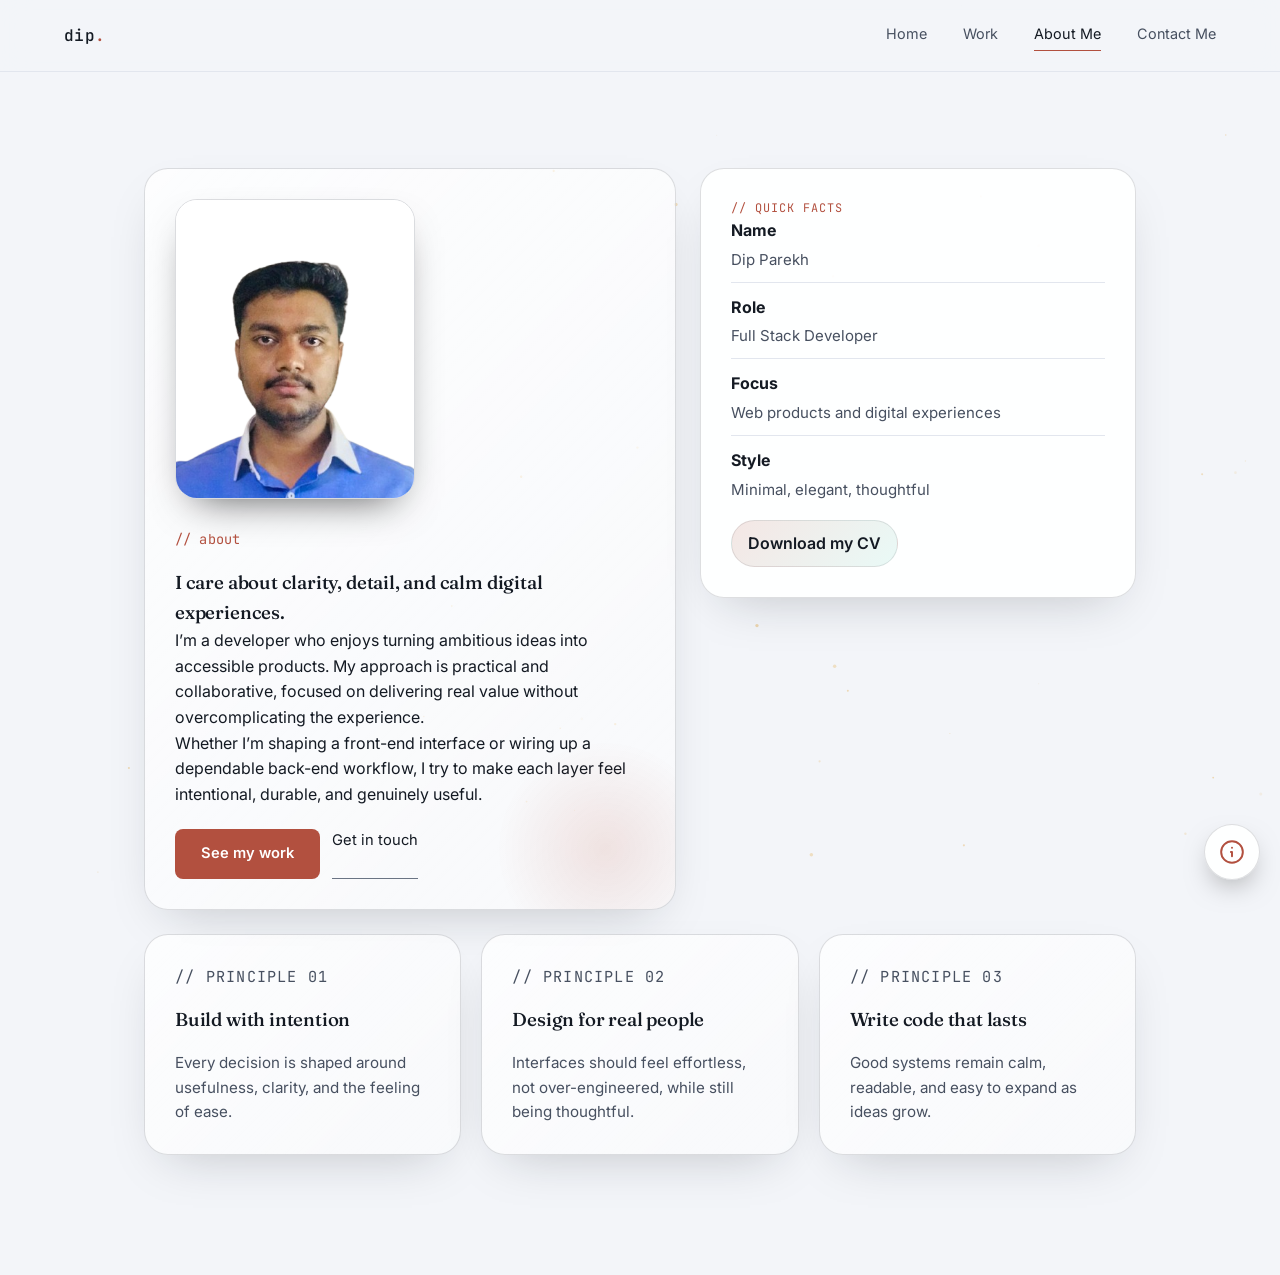
==== commit 70291f34: "new changes made to webpage" ====
--- a/about.html
+++ b/about.html
@@ -85,6 +85,77 @@
       </section>
     </main>
 
+    <div class="accessibility-widget">
+      <div class="accessibility-panel" aria-hidden="true">
+        <div class="a11y-panel-head">
+          <span class="a11y-panel-title">Accessibility</span>
+          <button class="a11y-close" type="button" aria-label="Close accessibility panel">×</button>
+        </div>
+        <div class="a11y-panel-body">
+          <div class="a11y-group">
+            <span class="a11y-label">Theme</span>
+            <div class="a11y-options" role="group" aria-label="Theme">
+              <button class="a11y-option" type="button" data-option="theme" data-key="theme" data-value="dark" aria-pressed="false">Dark</button>
+              <button class="a11y-option" type="button" data-option="theme" data-key="theme" data-value="light" aria-pressed="false">Light</button>
+            </div>
+          </div>
+          <div class="a11y-group">
+            <span class="a11y-label">Text size</span>
+            <div class="a11y-options" role="group" aria-label="Text size">
+              <button class="a11y-option" type="button" data-option="textSize" data-key="textSize" data-value="small" aria-pressed="false">A−</button>
+              <button class="a11y-option" type="button" data-option="textSize" data-key="textSize" data-value="normal" aria-pressed="false">A</button>
+              <button class="a11y-option" type="button" data-option="textSize" data-key="textSize" data-value="large" aria-pressed="false">A+</button>
+              <button class="a11y-option" type="button" data-option="textSize" data-key="textSize" data-value="xlarge" aria-pressed="false">A++</button>
+            </div>
+          </div>
+          <div class="a11y-group">
+            <span class="a11y-label">
+              High contrast
+              <button class="a11y-switch" type="button" role="switch" aria-label="High contrast" data-switch="highContrast" aria-checked="false"><span></span></button>
+            </span>
+          </div>
+          <div class="a11y-group">
+            <span class="a11y-label">
+              Underline links
+              <button class="a11y-switch" type="button" role="switch" aria-label="Underline links" data-switch="underlineLinks" aria-checked="false"><span></span></button>
+            </span>
+          </div>
+          <div class="a11y-group">
+            <span class="a11y-label">
+              Reduce motion
+              <button class="a11y-switch" type="button" role="switch" aria-label="Reduce motion" data-switch="reduceMotion" aria-checked="false"><span></span></button>
+            </span>
+          </div>
+          <div class="a11y-group">
+            <span class="a11y-label">
+              Grayscale
+              <button class="a11y-switch" type="button" role="switch" aria-label="Grayscale" data-switch="grayscale" aria-checked="false"><span></span></button>
+            </span>
+          </div>
+          <div class="a11y-group">
+            <span class="a11y-label">
+              Big cursor
+              <button class="a11y-switch" type="button" role="switch" aria-label="Big cursor" data-switch="bigCursor" aria-checked="false"><span></span></button>
+            </span>
+          </div>
+          <div class="a11y-group">
+            <span class="a11y-label">
+              Reading guide
+              <button class="a11y-switch" type="button" role="switch" aria-label="Reading guide" data-switch="readingGuide" aria-checked="false"><span></span></button>
+            </span>
+          </div>
+          <button class="a11y-reset" type="button" data-reset="true">Reset all</button>
+        </div>
+      </div>
+      <button class="accessibility-toggle" type="button" aria-expanded="false" aria-label="Open accessibility options">
+        <svg xmlns="http://www.w3.org/2000/svg" viewBox="0 0 24 24" fill="none" stroke="currentColor" stroke-width="1.8" stroke-linecap="round" stroke-linejoin="round" aria-hidden="true">
+          <circle cx="12" cy="12" r="10"></circle>
+          <path d="M12 8h.01"></path>
+          <path d="M11 12h1v4"></path>
+        </svg>
+      </button>
+    </div>
+
     <script src="script.js"></script>
   </body>
 </html>
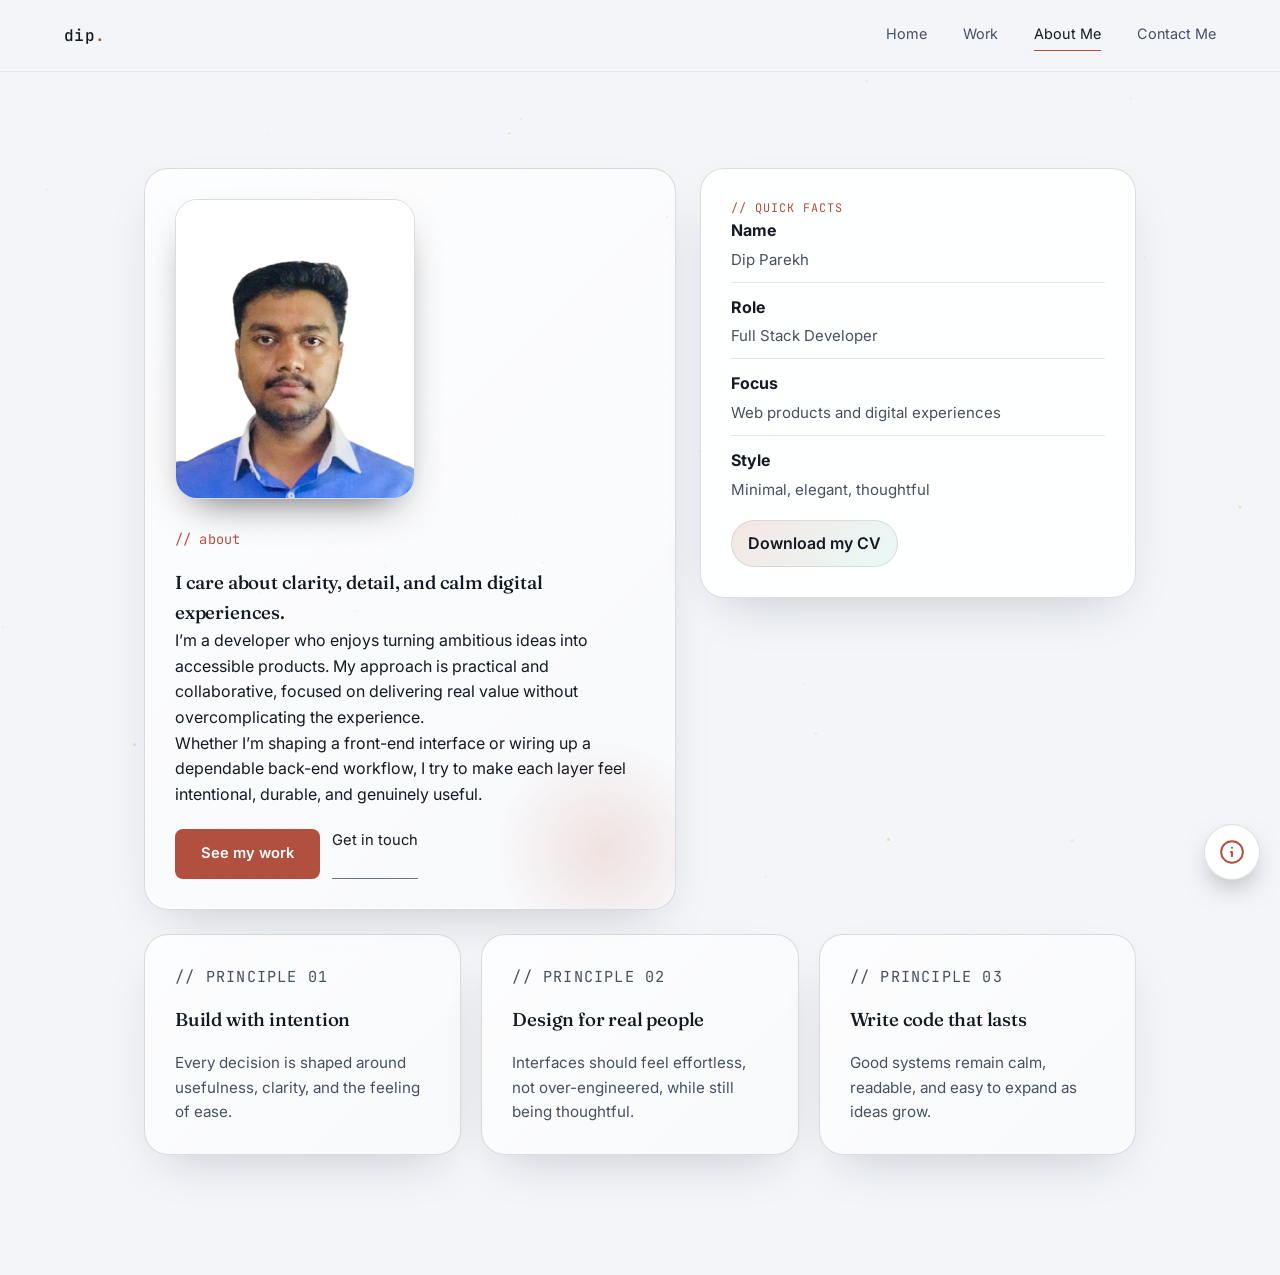
==== commit 83369d91: "new changes made at 19.14" ====
--- a/about.html
+++ b/about.html
@@ -18,15 +18,19 @@
     <canvas id="bg-canvas" aria-hidden="true"></canvas>
     <div class="reading-guide" aria-hidden="true"></div>
 
-    <nav class="site-nav" aria-label="Primary navigation">
+<nav class="site-nav" aria-label="Primary navigation">
       <a class="logo-mark" href="home.html">dip<span>.</span></a>
-      <div class="nav-links">
+      <div class="nav-links" id="nav-links">
         <a class="nav-link" href="home.html">Home</a>
         <a class="nav-link" href="work.html">Work</a>
         <a class="nav-link active" href="about.html">About Me</a>
         <a class="nav-link" href="contact.html">Contact Me</a>
       </div>
+      <button class="nav-toggle" type="button" aria-label="Open menu" aria-expanded="false" aria-controls="nav-links">
+        <span></span><span></span><span></span>
+      </button>
     </nav>
+    <div class="nav-overlay" aria-hidden="true"></div>
 
     <main class="page-shell" id="main-content">
       <section class="about-layout">
--- a/styles.css
+++ b/styles.css
@@ -241,7 +241,7 @@
 
 .landing-grid {
   display: grid;
-  grid-template-columns: minmax(0, 1.1fr) minmax(320px, 0.9fr);
+  grid-template-columns: minmax(0, 1.1fr) minmax(0, 0.9fr);
   gap: clamp(30px, 4.5vw, 56px);
   align-items: start;
 }
@@ -553,6 +553,130 @@
   width: 100%;
 }
 
+/* Overflow guards — prevent horizontal scroll on small screens */
+h1,
+h2,
+h3,
+h4,
+p,
+a,
+span,
+li,
+strong,
+em {
+  overflow-wrap: break-word;
+}
+img,
+video,
+canvas,
+svg,
+iframe {
+  max-width: 100%;
+}
+code,
+pre {
+  white-space: pre-wrap;
+  word-break: break-word;
+}
+
+/* Mobile nav toggle */
+.nav-toggle {
+  display: none;
+  flex-direction: column;
+  justify-content: center;
+  gap: 5px;
+  width: 44px;
+  height: 44px;
+  padding: 10px;
+  border: 1px solid var(--line-strong);
+  border-radius: 10px;
+  background: var(--glass-solid);
+  cursor: pointer;
+  z-index: 22;
+}
+
+.nav-toggle span {
+  display: block;
+  width: 100%;
+  height: 2px;
+  border-radius: 999px;
+  background: var(--text-1);
+  transition: transform 0.25s var(--ease), opacity 0.2s var(--ease);
+}
+
+.nav-toggle[aria-expanded="true"] span:nth-child(1) {
+  transform: translateY(7px) rotate(45deg);
+}
+
+.nav-toggle[aria-expanded="true"] span:nth-child(2) {
+  opacity: 0;
+}
+
+.nav-toggle[aria-expanded="true"] span:nth-child(3) {
+  transform: translateY(-7px) rotate(-45deg);
+}
+
+.nav-overlay {
+  position: fixed;
+  inset: 0;
+  z-index: 19;
+  background: rgba(0, 0, 0, 0.5);
+  -webkit-backdrop-filter: blur(2px);
+  backdrop-filter: blur(2px);
+  opacity: 0;
+  visibility: hidden;
+  transition: opacity 0.25s var(--ease), visibility 0.25s;
+}
+
+.nav-overlay.is-active {
+  opacity: 1;
+  visibility: visible;
+}
+
+@media (max-width: 768px) {
+  .nav-toggle {
+    display: flex;
+  }
+  .nav-links {
+    position: fixed;
+    top: 0;
+    right: 0;
+    height: 100vh;
+    min-height: 100dvh;
+    width: min(78vw, 320px);
+    flex-direction: column;
+    justify-content: flex-start;
+    gap: 8px;
+    padding: 96px 28px 40px;
+    margin: 0;
+    background: var(--glass-solid);
+    border-left: 1px solid var(--line-strong);
+    box-shadow: -20px 0 50px -20px rgba(0, 0, 0, 0.6);
+    transform: translateX(100%);
+    transition: transform 0.35s var(--ease);
+    z-index: 21;
+  }
+  body.menu-open .nav-links {
+    transform: translateX(0);
+  }
+  body.menu-open {
+    overflow: hidden;
+  }
+  .nav-link {
+    font-size: 1.05rem;
+    padding: 14px 10px;
+    border-radius: 10px;
+    transition: background 0.2s var(--ease), color 0.2s var(--ease);
+  }
+  .nav-link:hover,
+  .nav-link:focus-visible {
+    background: var(--accent-soft);
+  }
+  .nav-link::after {
+    display: none;
+  }
+}
+
 .page-shell {
   max-width: var(--shell-width);
   margin: 0 auto;
@@ -870,7 +994,7 @@
 
 .skill-row {
   display: grid;
-  grid-template-columns: 90px 1fr 38px;
+  grid-template-columns: minmax(0, 90px) minmax(0, 1fr) minmax(0, 38px);
   align-items: center;
   gap: 14px;
 }
@@ -1400,8 +1524,8 @@
   display: flex;
   justify-content: center;
   align-items: center;
-  min-height: 460px;
-  padding: 18px;
+  min-height: clamp(240px, 55vh, 460px);
+  padding: clamp(10px, 2vw, 18px);
 }
 
 .image-modal-stage img {
@@ -1601,6 +1725,9 @@
   .code-window {
     transform: none;
   }
+  .landing-card {
+    transform: none !important;
+  }
   .detail-columns {
     grid-template-columns: 1fr;
   }
@@ -1629,6 +1756,31 @@
   }
 }
 
+@media (max-width: 640px) {
+  .page-shell {
+    padding-left: 16px;
+    padding-right: 16px;
+  }
+  .panel,
+  .work-card,
+  .work-section,
+  .ongoing-card,
+  .closing-cta {
+    padding: 22px;
+  }
+  .contact-links a,
+  .stat-pill span {
+    font-size: 0.9rem;
+  }
+  .stat-pill {
+    gap: 12px;
+  }
+  .accessibility-widget {
+    right: 12px;
+    bottom: 12px;
+  }
+}
+
 @media (max-width: 560px) {
   .site-nav {
     padding: 16px 20px;
@@ -1640,7 +1792,8 @@
     font-size: 0.82rem;
   }
   .skill-row {
-    grid-template-columns: 74px 1fr 32px;
+    grid-template-columns: minmax(0, 74px) minmax(0, 1fr) minmax(0, 32px);
+    gap: 10px;
   }
   .landing-topbar {
     flex-direction: column;
@@ -1649,13 +1802,75 @@
   .landing-card {
     padding: 20px;
   }
-  .hero-actions {
+  .hero-actions,
+  .action-row {
     flex-direction: column;
-    align-items: flex-start;
+    align-items: stretch;
+  }
+  .hero-actions .primary-link,
+  .hero-actions .secondary-link,
+  .action-row .primary-link,
+  .action-row .secondary-link {
+    width: 100%;
+    text-align: center;
   }
   .nav-entry-btn {
     width: 100%;
     justify-content: center;
+  }
+  .image-modal {
+    padding: 12px;
+  }
+  .image-modal-dialog {
+    padding: 14px;
+  }
+  .image-modal-controls {
+    flex-wrap: wrap;
+    justify-content: center;
+  }
+}
+
+@media (max-width: 480px) {
+  .hero-copy h1,
+  .page-heading h1 {
+    font-size: clamp(1.7rem, 8vw, 2.2rem);
+  }
+  .lead,
+  .page-heading p {
+    font-size: 0.98rem;
+  }
+  .about-photo-card img {
+    width: 100%;
+  }
+  .project-media {
+    aspect-ratio: 4 / 3;
+  }
+  .visual-donut {
+    width: 60px;
+    height: 60px;
+    border-width: 9px;
+  }
+  .project-logo {
+    padding: 16px;
+  }
+}
+
+@media (max-width: 375px) {
+  .site-nav {
+    padding: 12px 14px;
+  }
+  .logo-mark {
+    font-size: 0.95rem;
+  }
+  .nav-toggle {
+    width: 40px;
+    height: 40px;
+  }
+  .status-pill {
+    font-size: 0.72rem;
+  }
+  .contact-status {
+    font-size: 0.72rem;
   }
 }
 
